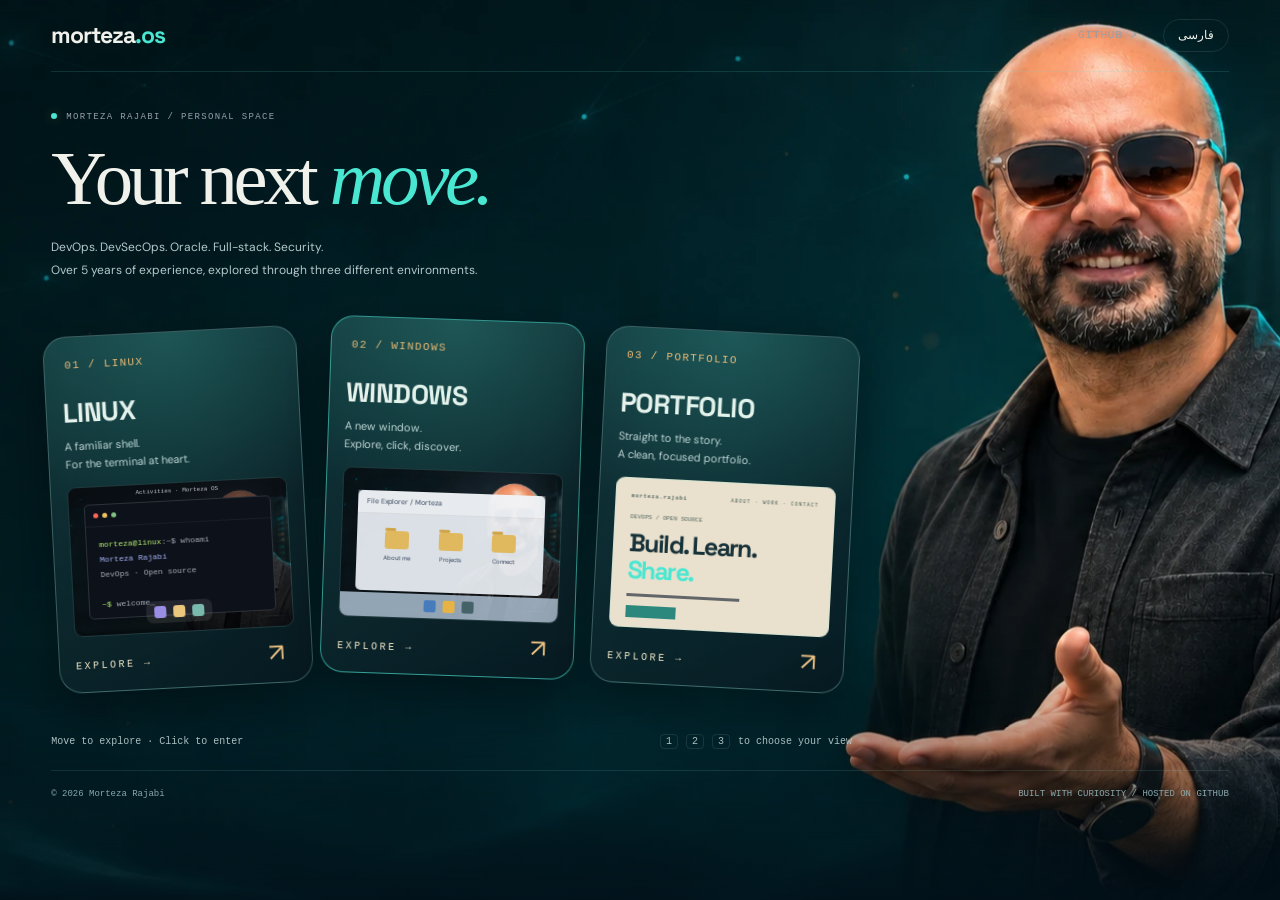
==== index.html @ 4cf2c629 "Launch floating-card entrance with interactive depth" ====
<!doctype html>
<html lang="en" dir="ltr">
<head>
<meta charset="utf-8"><meta name="viewport" content="width=device-width,initial-scale=1">
<title>Morteza Rajabi — DevOps, Oracle & Security</title>
<meta name="description" content="Morteza Rajabi's personal space. Explore DevOps, hands-on learning and open-source tools through Linux, Windows or a classic portfolio.">
<meta name="theme-color" content="#0b0e12"><meta property="og:title" content="Morteza Rajabi — Choose your environment"><meta property="og:description" content="Three ways to explore one developer's world. Linux. Windows. Classic.">
<link rel="icon" href="data:image/svg+xml,%3Csvg xmlns='http://www.w3.org/2000/svg' viewBox='0 0 64 64'%3E%3Crect width='64' height='64' rx='16' fill='%230b0e12'/%3E%3Ctext x='9' y='43' font-family='monospace' font-size='30' fill='%23b6ef73'%3Emr%3C/text%3E%3C/svg%3E">
<style>
@import url('https://fonts.googleapis.com/css2?family=DM+Sans:wght@400;500;600;700&family=Space+Grotesk:wght@400;500;600;700&family=Vazirmatn:wght@400;500;600;700&display=swap');
:root{color-scheme:dark;--bg:#0b0e12;--panel:#13171d;--ink:#f1f1ec;--muted:#979fa9;--line:#ffffff19;--accent:#b6ef73;--mono:Consolas,'Courier New',monospace;--sans:'DM Sans',Arial,sans-serif;--display:'Space Grotesk',Arial,sans-serif}
*{box-sizing:border-box}html{scroll-behavior:smooth}body{margin:0;background:var(--bg);color:var(--ink);font-family:var(--sans);font-size:15px;line-height:1.6}button,input{font:inherit}button,a{-webkit-tap-highlight-color:transparent}button{color:inherit;cursor:pointer}button:focus-visible,a:focus-visible,input:focus-visible{outline:2px solid var(--accent);outline-offset:5px}button{border:0}a{color:inherit;text-decoration:none}a:hover{text-decoration:underline}h1,h2,h3,p{margin:0}h1,h2,h3{font-family:var(--display);line-height:1.1}button svg, a svg{pointer-events:none}svg{display:block}button:disabled{opacity:.5}::selection{background:var(--accent);color:#111} [hidden]{display:none!important}.skip{position:fixed;top:-100px;left:20px;z-index:1000;background:var(--accent);color:#111;padding:10px}.skip:focus{top:10px}
.shell{max-width:1320px;margin:auto;padding:0 6%}.top{height:92px;display:flex;align-items:center;justify-content:space-between;border-bottom:1px solid var(--line)}.brand{font-family:var(--display);font-weight:700;font-size:23px;letter-spacing:-1px}.brand i{color:var(--accent);font-style:normal}.top-actions{display:flex;align-items:center;gap:25px}.small-link{font-family:var(--mono);font-size:11px;letter-spacing:.08em;color:var(--muted)}.lang{background:transparent;border:1px solid var(--line);border-radius:30px;padding:6px 14px;font-size:12px}.dot{display:inline-block;width:6px;height:6px;border-radius:50%;background:var(--accent);box-shadow:0 0 12px #b6ef7350;margin-inline-end:9px}.eyebrow{font:11px var(--mono);letter-spacing:.15em;text-transform:uppercase;color:var(--muted)}
.chooser{position:relative;overflow:hidden;min-height:100vh}.chooser:before{content:'';position:absolute;width:650px;height:500px;top:20px;right:-280px;background:radial-gradient(ellipse,#b6ef7309,transparent 65%);pointer-events:none}.intro{padding:70px 0 43px;display:grid;grid-template-columns:1fr 300px;gap:40px;align-items:end}.intro h1{font-size:clamp(42px,5.4vw,76px);letter-spacing:-.06em;font-weight:500;margin-top:22px;line-height:1.04}.intro h1 em{font-style:normal;color:var(--accent)}.intro p{font-size:14px;color:var(--muted);max-width:300px;line-height:1.9;padding-bottom:5px}.environments{display:grid;grid-template-columns:repeat(3,1fr);gap:20px}.env{background:transparent;border:1px solid var(--line);padding:0;text-align:start;border-radius:13px;overflow:hidden;transition:border-color .25s,transform .25s;position:relative}.env:hover{border-color:#b6ef7380;transform:translateY(-7px)}.env:hover .env-arrow{background:var(--accent);color:#111;transform:rotate(-40deg)}.preview{height:220px;margin:10px 10px 0;border-radius:7px;overflow:hidden;position:relative;isolation:isolate}.env-info{padding:22px 23px 24px}.env-label{display:flex;justify-content:space-between;align-items:center;margin-bottom:12px}.env-label h2{font-size:25px;letter-spacing:-.05em;font-weight:500}.env-info p{color:var(--muted);font-size:12px;max-width:225px}.env-arrow{width:32px;height:32px;border-radius:50%;border:1px solid var(--line);display:grid;place-items:center;transition:.25s;font-size:19px}.env-num{font:10px var(--mono);color:#858e98;position:absolute;top:17px;left:20px;z-index:4}.mini-linux{background:radial-gradient(ellipse at 75% 70%,#3d3159,transparent 65%),linear-gradient(140deg,#151c25,#24203e)}.mini-bar{position:absolute;top:0;width:100%;height:19px;background:#0a0c1299;text-align:center;font:6px var(--mono);padding-top:4px;color:#c2c5c9}.mini-terminal{position:absolute;left:14%;top:45px;width:74%;height:137px;background:#0d1119;border:1px solid #ffffff22;border-radius:5px;box-shadow:0 20px 35px #0005;text-align:left}.mini-dots{height:22px;border-bottom:1px solid #ffffff0d;display:flex;gap:4px;padding:8px}.mini-dots b{width:5px;height:5px;border-radius:50%;background:#ff665a}.mini-dots b:nth-child(2){background:#edc164}.mini-dots b:nth-child(3){background:#81c484}.mini-code{padding:10px 12px;font:8px/1.9 var(--mono);color:#a7adb8}.mini-code .green{color:#b6ef73}.mini-code .blue{color:#a8b6f9}.mini-dock{position:absolute;bottom:9px;left:33%;height:22px;border-radius:7px;background:#ffffff17;display:flex;gap:7px;padding:5px 8px}.mini-dock i{width:12px;height:12px;background:#9a8ee4;border-radius:3px}.mini-dock i:nth-child(2){background:#eac77d}.mini-dock i:nth-child(3){background:#7ab9ae}.mini-win{background:radial-gradient(ellipse at 70% 20%,#4f9ce855,transparent 60%),linear-gradient(140deg,#112949,#122c55)}.win-bloom{position:absolute;width:140px;height:140px;border:19px solid #4e9fce;border-radius:30% 65% 30% 65%;transform:rotate(-30deg);top:20px;left:35%;opacity:.4;box-shadow:inset 15px 12px 30px #071223}.mini-window{position:absolute;left:15%;top:48px;width:70%;height:124px;background:#e9eef4ee;border-radius:5px;box-shadow:0 20px 35px #0004;color:#31405a;text-align:left}.mini-window .window-title{font:7px var(--sans);height:23px;padding:6px 9px;background:#fff5;border-bottom:1px solid #0001}.mini-folders{display:grid;grid-template-columns:repeat(3,1fr);gap:8px;padding:17px}.mini-folders i{display:block;width:24px;height:18px;background:#e0b85e;border-radius:3px;margin:auto}.mini-folders i:before{content:'';display:block;width:11px;height:3px;position:relative;top:-3px;background:#d0a64d;border-radius:2px}.mini-folders span{font-size:6px;display:block;text-align:center;padding-top:5px}.mini-taskbar{position:absolute;bottom:0;background:#c5daefbb;height:24px;left:0;right:0;display:flex;gap:7px;align-items:center;justify-content:center}.mini-taskbar i{height:12px;width:12px;border-radius:2px;background:#467bbc}.mini-taskbar i:nth-child(2){background:#e6b344}.mini-taskbar i:nth-child(3){background:#466269}.mini-classic{background:#111315;padding:34px 22px;text-align:left;background-image:linear-gradient(#ffffff04 1px,transparent 1px),linear-gradient(90deg,#ffffff04 1px,transparent 1px);background-size:25px 25px}.mini-classic .tiny-nav{font:5px var(--mono);display:flex;justify-content:space-between;letter-spacing:1px;color:#999}.tiny-badge{font:6px var(--mono);color:#9ba49b;margin-top:28px}.mini-classic h3{font-size:30px;letter-spacing:-1.6px;line-height:1.1;margin-top:12px}.mini-classic h3 span{color:var(--accent)}.tiny-line{width:60%;height:3px;background:#626668;margin-top:15px}.tiny-btn{height:12px;width:50px;background:var(--accent);margin-top:15px}.chooser-foot{display:flex;justify-content:space-between;align-items:center;padding:32px 0 25px;font:10px var(--mono);color:#7e8791}.chooser-foot .hint{display:flex;align-items:center;gap:8px}kbd{font:10px var(--mono);border:1px solid var(--line);padding:1px 5px;border-radius:4px}.bottom-note{border-top:1px solid var(--line);padding:23px 0 30px;display:flex;justify-content:space-between;color:#626c77;font:10px var(--mono)}
/* Classic portfolio */
.classic-header{height:80px;display:flex;align-items:center;justify-content:space-between;border-bottom:1px solid var(--line);gap:20px}.nav{display:flex;align-items:center;gap:25px}.nav a,.back{font:11px var(--mono);color:var(--muted);letter-spacing:.05em}.back{background:transparent;display:flex;align-items:center;gap:6px}.classic-hero{padding:105px 0 85px;position:relative;background-image:linear-gradient(#ffffff03 1px,transparent 1px),linear-gradient(90deg,#ffffff03 1px,transparent 1px);background-size:64px 64px}.classic-hero h1{font-size:clamp(48px,7.4vw,105px);letter-spacing:-.065em;max-width:1000px;font-weight:500;line-height:1.03;margin:28px 0}.classic-hero h1 span{color:var(--accent)}.classic-hero p{max-width:540px;color:var(--muted);font-size:17px}.actions{display:flex;gap:15px;margin-top:32px;flex-wrap:wrap}.btn{display:inline-flex;padding:13px 23px;border:1px solid var(--line);border-radius:4px;font:11px var(--mono);letter-spacing:.05em;align-items:center;gap:15px;background:transparent}.btn.primary{background:var(--accent);color:#111;border-color:var(--accent)}.btn:hover{text-decoration:none;border-color:var(--accent)}.strip{display:flex;gap:28px;padding:22px 0;flex-wrap:wrap;border-block:1px solid var(--line);font:11px var(--mono);color:var(--muted)}.section{padding:85px 0;border-bottom:1px solid var(--line)}.section-heading{display:grid;grid-template-columns:200px 1fr;gap:30px;margin-bottom:40px}.section-heading h2{font-size:clamp(30px,4vw,52px);font-weight:500;letter-spacing:-.04em}.section-heading .eyebrow{padding-top:10px}.about-copy{font-size:21px;line-height:1.7;max-width:750px;color:#c4c9cf;margin-inline-start:230px}.project-row{display:grid;grid-template-columns:70px 1fr 230px 35px;gap:25px;padding:32px 0;border-top:1px solid var(--line);align-items:center}.project-row .num{font:12px var(--mono);color:var(--muted)}.project-row h3{font-size:25px;font-weight:500;letter-spacing:-.03em;margin-bottom:10px}.project-row p{font-size:13px;color:var(--muted);max-width:550px}.tags{display:flex;gap:7px;flex-wrap:wrap}.tag{font:10px var(--mono);padding:5px 9px;border:1px solid var(--line);border-radius:4px;color:#b7bec7}.project-row .arrow{font-size:26px;color:var(--accent)}.project-row:hover h3{color:var(--accent)}.project-row:hover{text-decoration:none}.focus-grid{display:grid;grid-template-columns:repeat(3,1fr);gap:40px}.focus-card{padding-top:25px;border-top:1px solid var(--line)}.focus-card h3{font-size:22px;font-weight:500;margin:18px 0 12px}.focus-card p{font-size:13px;color:var(--muted)}.contact-section{padding:90px 0}.contact-section h2{font-size:clamp(38px,6vw,75px);letter-spacing:-.055em;font-weight:500;margin:20px 0}.contact-section p{color:var(--muted);max-width:500px}.footer{display:flex;justify-content:space-between;padding:25px 0;border-top:1px solid var(--line);font:10px var(--mono);color:var(--muted)}
/* Desktop experiences */
.desktop{height:100dvh;min-height:580px;overflow:hidden;position:relative;background:#10151e}.desktop.linux{background:radial-gradient(ellipse at 70% 85%,#51396c77,transparent 55%),radial-gradient(ellipse at 20% 10%,#263c4e,transparent 60%),#131321}.desktop.windows{background:radial-gradient(ellipse at 80% 25%,#1d6c9c,transparent 60%),linear-gradient(130deg,#0b1c36,#163a62 70%,#172753)}.desktop.windows:before{content:'';position:absolute;width:46vw;height:46vw;min-width:300px;min-height:300px;right:9%;top:10%;border:50px solid #54a4df33;border-radius:30% 65% 35% 65%;transform:rotate(-25deg);box-shadow:inset 30px 10px 70px #0a275a,20px 30px 80px #050c2866;pointer-events:none}.desktop-top{height:36px;background:#080b13bb;backdrop-filter:blur(20px);display:flex;align-items:center;justify-content:space-between;padding:0 20px;font:11px var(--mono);position:relative;z-index:10;border-bottom:1px solid #ffffff10}.desktop-top .back{font-size:10px}.desktop-brand{font-weight:bold}.desktop-brand span{color:var(--accent)}.desktop-icons{display:grid;grid-template-columns:repeat(2,95px);gap:16px;position:absolute;top:66px;left:25px}.desktop-icon{background:transparent;padding:12px 3px;border-radius:8px;display:flex;flex-direction:column;align-items:center;gap:8px;font-size:11px;border:1px solid transparent;text-shadow:0 1px 8px #0008}.desktop-icon:hover{background:#ffffff12;border-color:#ffffff1a}.app-icon{width:43px;height:43px;display:grid;place-items:center;background:#1c2533;border:1px solid #ffffff2a;border-radius:12px;font:20px var(--mono);color:var(--accent);box-shadow:0 5px 15px #0002}.desktop-icon:nth-child(2) .app-icon{color:#e6bf74}.desktop-icon:nth-child(3) .app-icon{color:#a9b4f2}.desktop-icon:nth-child(4) .app-icon{color:#7ccbd0}.desktop-icon:nth-child(5) .app-icon{color:#c09cdf}.desktop-icon:nth-child(6) .app-icon{color:#fbaf96}.desktop-watermark{position:absolute;right:6%;bottom:105px;pointer-events:none;text-align:right}.desktop-watermark h2{font-size:clamp(38px,5vw,75px);font-weight:500;letter-spacing:-.055em;opacity:.22}.desktop-watermark p{font:11px var(--mono);color:#ffffff50;margin-top:15px}.taskbar{position:absolute;z-index:30;bottom:12px;left:50%;transform:translateX(-50%);background:#141c2bd9;backdrop-filter:blur(20px);border:1px solid #ffffff24;border-radius:17px;padding:8px;display:flex;gap:7px;box-shadow:0 12px 35px #0004}.taskbar button{background:transparent;border-radius:10px;padding:6px 12px;color:#bbc7d9;font:17px var(--mono);min-width:42px}.taskbar button:hover{background:#ffffff15;color:var(--accent)}.windows .taskbar{bottom:0;left:0;transform:none;width:100%;justify-content:center;border-radius:0;padding:11px;background:#dbe9f2dc}.windows .taskbar button{color:#1b3e67}.windows .desktop-top{background:#0d1c3066}.window{position:absolute;z-index:15;top:74px;left:25%;width:min(70%,860px);height:calc(100% - 165px);min-height:330px;border:1px solid #ffffff30;border-radius:12px;background:#111720f2;box-shadow:0 30px 100px #0008;display:flex;flex-direction:column;overflow:hidden;backdrop-filter:blur(35px)}.window-bar{height:45px;flex-shrink:0;background:#202632;display:flex;align-items:center;justify-content:space-between;padding:0 13px;border-bottom:1px solid #ffffff12;cursor:move;touch-action:none}.window-bar .title{font:11px var(--mono);color:#b6c0cd}.window-controls{display:flex;gap:8px}.window-controls button{width:23px;height:23px;border-radius:50%;display:grid;place-items:center;font:14px var(--mono);background:#ffffff12}.window-controls .close{background:#e8726740;color:#ffb5b0}.window-controls button:hover{background:#ffffff30}.window-content{overflow:auto;padding:30px;flex:1;min-height:0}.window.maximized{left:12px!important;top:48px!important;width:calc(100% - 24px);height:calc(100% - 125px)}.windows .window{background:#edf3f8f7;color:#203047;border-color:#ffffff70}.windows .window-bar{background:#e4ecf4;color:#203047;border-color:#0001}.windows .window-bar .title{color:#4b5c71}.windows .window-controls button{border-radius:3px;color:#24364d;background:#00000008}.windows .window-content{--ink:#203047;--muted:#596b7c;--line:#00000018;--accent:#275d93}.app-page h2{font-size:35px;letter-spacing:-.04em;margin:12px 0 20px;font-weight:500}.app-page p{color:var(--muted);margin-bottom:18px;line-height:1.8}.app-page .eyebrow{font-size:10px}.app-page .project-row{grid-template-columns:30px 1fr 20px;gap:16px}.app-page .project-row h3{font-size:20px}.app-page .project-row .tags{display:none}.app-page .focus-grid{grid-template-columns:1fr;gap:10px}.app-page .focus-card h3{font-size:20px}.app-page .focus-card{padding-top:15px}.app-page .btn{font-size:10px}.profile-line{display:flex;align-items:center;gap:16px;margin-bottom:20px}.avatar-monogram{height:60px;width:60px;border:1px solid var(--line);border-radius:16px;display:grid;place-items:center;color:var(--accent);font:24px var(--display)}.profile-line p{margin:0;font:11px var(--mono)}.terminal-output{font:12px/1.9 var(--mono);white-space:pre-wrap;direction:ltr;text-align:left;color:#b6c5d4}.terminal-line{display:flex;gap:8px;align-items:center;font:12px var(--mono);direction:ltr;margin-top:12px}.terminal-line label{color:#a4e47b;white-space:nowrap}.terminal-line input{background:transparent;color:inherit;border:0;outline:0;min-width:0;width:100%;font:12px var(--mono)}.terminal-line input:focus-visible{outline:1px solid var(--accent);outline-offset:5px}.terminal-help{color:var(--muted);font:10px var(--mono);border-top:1px solid var(--line);margin-top:20px;padding-top:15px}.windows .tag{color:#455b71}.windows .terminal-output{color:#344e68}.windows .terminal-line label{color:#346d2b}.empty-window{display:grid;place-items:center;text-align:center;height:100%;min-height:250px;color:var(--muted)}.desktop-notice{position:absolute;left:25px;bottom:90px;font:10px var(--mono);color:#abb5c8;max-width:180px}.status-line{display:flex;gap:6px;align-items:center}.lang-rtl{font-family:'Vazirmatn',Tahoma,sans-serif}.lang-rtl h1,.lang-rtl h2,.lang-rtl h3{font-family:'Vazirmatn',Tahoma,sans-serif;letter-spacing:-.035em;line-height:1.5}.lang-rtl .intro h1{font-size:clamp(37px,4.3vw,60px)}.lang-rtl .classic-hero h1{font-size:clamp(40px,6vw,78px)}.lang-rtl .project-row{direction:rtl}.lang-rtl .mini-classic,.lang-rtl .mini-terminal{direction:ltr}.lang-rtl .desktop-icons,.lang-rtl .desktop-top,.lang-rtl .taskbar,.lang-rtl .window-bar{direction:ltr}.lang-rtl .desktop .window-content{direction:rtl}.lang-rtl .desktop-watermark{text-align:right}.lang-rtl .mini-classic h3{font-family:var(--display);line-height:1.1}
@media(min-width:1500px){.preview{height:255px}.intro{padding-top:100px}.env-info{padding-bottom:28px}}
@media(max-width:900px){.shell{padding:0 5%}.intro{grid-template-columns:1fr;gap:25px;padding:45px 0 35px}.intro p{max-width:520px}.preview{height:175px}.mini-terminal{top:32px;height:120px}.mini-classic{padding:27px 14px}.mini-classic h3{font-size:24px}.tiny-badge{margin-top:20px}.env-info{padding:20px 15px}.env-label h2{font-size:22px}.mini-window{top:30px;height:115px}.desktop-icons{grid-template-columns:80px;left:10px;gap:2px;top:52px}.desktop-icon{padding:7px 0}.app-icon{width:34px;height:34px;font-size:17px}.window{left:110px;width:calc(100% - 125px);top:64px}.desktop-notice{display:none}.nav{gap:13px}.section-heading{grid-template-columns:130px 1fr}.about-copy{margin-inline-start:160px}.project-row{grid-template-columns:30px 1fr 130px 25px;gap:15px}.focus-grid{gap:20px}}
@media(max-width:620px){.top{height:73px}.top-actions{gap:13px}.top-actions .small-link{display:none}.intro h1{font-size:45px}.intro{padding:38px 0 28px}.environments{grid-template-columns:1fr;gap:15px}.env{display:grid;grid-template-columns:43% 57%;align-items:center}.preview{height:166px;margin:8px 0 8px 8px}.env-info{padding:20px 18px}.env-info p{font-size:11px}.env-label h2{font-size:24px}.env-num{font-size:8px;left:15px;top:12px}.mini-terminal{left:8%;width:84%;top:33px;height:110px}.mini-code{font-size:6px;padding:6px}.mini-dock{left:25%;bottom:8px;transform:scale(.8)}.mini-window{left:8%;width:84%;top:32px;height:100px}.mini-folders{padding:17px 6px;gap:2px}.mini-classic{padding:23px 11px}.mini-classic h3{font-size:22px}.tiny-nav{font-size:4px!important}.tiny-badge{margin-top:20px}.chooser-foot{padding:24px 0;gap:15px;align-items:start}.chooser-foot .hint{display:none}.bottom-note{font-size:9px;gap:15px}.classic-header{height:70px}.classic-header .nav a{display:none}.classic-header .nav{gap:12px}.classic-hero{padding:65px 0}.classic-hero h1{font-size:53px}.classic-hero p{font-size:15px}.section{padding:55px 0}.section-heading{display:block;margin-bottom:25px}.section-heading h2{margin-top:15px}.about-copy{margin:0;font-size:18px}.project-row{grid-template-columns:24px 1fr 24px;gap:12px;padding:25px 0}.project-row .tags{display:none}.project-row h3{font-size:22px}.focus-grid{grid-template-columns:1fr;gap:25px}.contact-section{padding:60px 0}.desktop{min-height:500px}.desktop-top{padding:0 12px;font-size:9px}.desktop-brand{display:none}.desktop-top .back{font-size:9px}.desktop-icons{grid-template-columns:repeat(3,80px);gap:8px;left:12px;top:62px}.desktop-icon{font-size:10px;padding:10px 2px}.window{left:8px!important;top:55px!important;width:calc(100% - 16px);height:calc(100% - 135px);min-height:300px}.window-content{padding:22px 18px}.window-bar{cursor:default}.window.maximized{top:44px!important;height:calc(100% - 114px)}.desktop-watermark{right:20px;bottom:110px}.desktop-watermark h2{font-size:44px}.taskbar{gap:3px;bottom:13px;padding:6px}.taskbar button{padding:7px;min-width:36px}.app-page h2{font-size:29px}.terminal-line label{font-size:10px}.terminal-line input{font-size:11px}.classic-header .brand{font-size:20px}.lang-rtl .intro h1{font-size:35px}.lang-rtl .env{direction:ltr}.lang-rtl .env-info{direction:rtl}.lang-rtl .classic-hero h1{font-size:43px}}
@media(prefers-reduced-motion:reduce){html{scroll-behavior:auto}*,*:before,*:after{animation:none!important;transition:none!important}}
/* Approved personal wallpaper: shared by both desktop experiences. */
.desktop.linux,.desktop.windows{background:#0b1419 url('morteza-wallpaper.webp') center center/cover no-repeat}
.desktop.windows:before{display:none}
.desktop-watermark{left:32px;right:auto;text-align:left;bottom:105px}
.desktop-watermark h2{font-size:clamp(28px,3vw,46px);opacity:.6;text-shadow:0 2px 16px #000}
.desktop-watermark p{color:#ffffff99;text-shadow:0 2px 10px #000}
.desktop-notice{display:none}
.mini-linux,.mini-win{background:#0b1419 url('morteza-wallpaper.webp') center/cover no-repeat}
.win-bloom{display:none}
@media(max-width:620px){.desktop.linux,.desktop.windows{background-position:64% center}.desktop-watermark{left:20px;right:20px;bottom:110px}.desktop-watermark h2{font-size:32px}.desktop-watermark p{font-size:8px}.desktop-icon{text-shadow:0 1px 5px #000,0 0 12px #000}.desktop-icon>span:last-child{background:#080d14b3;border-radius:4px;padding:1px 4px}}

/* Approved floating-card entrance */
.chooser{isolation:isolate;background:#031318;--accent:#49e7d2;min-height:100dvh}
.chooser:before{inset:-20px;width:auto;height:auto;background:linear-gradient(90deg,#00101535,transparent 80%),url('morteza-guide.webp') center/cover no-repeat;z-index:-2;transform:translate3d(var(--scene-x,0px),var(--scene-y,0px),0) scale(1.035);transition:transform .35s ease-out}
.chooser:after{content:'';position:absolute;inset:0;z-index:-1;pointer-events:none;background:linear-gradient(0deg,#020e17bb,transparent 28%)}
.chooser>.shell{max-width:1800px;padding:0 4%;position:relative}
.chooser .top{height:72px;border-color:#68d9d526}
.chooser .intro{display:block;padding:40px 0 30px;width:65%}
.chooser .intro .eyebrow{font-size:9px;letter-spacing:.15em}
.chooser .intro h1{font-family:Georgia,serif;font-size:clamp(55px,6vw,94px);font-weight:400;letter-spacing:-.055em;margin-top:17px}
.chooser .intro h1 em{font-style:italic}
.chooser .intro p{max-width:550px;font-size:12px;margin-top:17px;line-height:1.9;color:#b5c8cb}
.chooser .environments{width:68%;gap:20px;perspective:1000px;padding:15px 0 20px;direction:ltr}
.chooser .env{display:flex;flex-direction:column;min-width:0;padding:62px 16px 20px;background:linear-gradient(145deg,#184347aa,#07171ed9);border:1px solid #8fc8c75e;border-radius:23px;backdrop-filter:blur(14px);box-shadow:0 20px 50px #0006;transform:perspective(900px) rotateX(var(--rx,0deg)) rotateY(var(--ry,0deg)) rotateZ(var(--rest,-3deg)) translateY(var(--lift,0px));transition:transform .25s,border-color .25s,box-shadow .25s;overflow:hidden}
.chooser .env:nth-child(2){--rest:2deg;--lift:-12px;border-color:#4de3d29c}
.chooser .env:nth-child(3){--rest:3deg}
.chooser .env:hover,.chooser .env:focus-visible{--lift:-20px;border-color:#63ffec;box-shadow:0 0 25px #45e6d535,0 28px 70px #0008}
.chooser .env:before{content:'';position:absolute;inset:0;pointer-events:none;background:radial-gradient(circle at var(--glow-x,50%) var(--glow-y,0%),#64ffe62e,transparent 55%)}
.chooser .env-num{top:22px;left:20px;color:#e7b974;font-size:11px;letter-spacing:.12em}
.chooser .env-info{display:contents}
.chooser .env-label{order:-1;display:block;margin-bottom:8px}
.chooser .env-label h2{font-size:clamp(22px,2.1vw,34px);font-weight:700;letter-spacing:-.02em;text-transform:uppercase}
.chooser .env-arrow{position:absolute;bottom:17px;right:19px;border:0;color:#ecc283;font-size:25px}
.chooser .env-info p{order:0;font-size:11px;line-height:1.7;min-height:38px;color:#c5d4d5;margin-bottom:12px}
.chooser .preview{order:1;width:100%;height:150px;margin:0 0 24px;border-radius:9px;border:1px solid #77d9d530;flex-shrink:0}
.chooser .env:after{content:'EXPLORE →';order:2;color:#f4e9ca;font:10px var(--mono);letter-spacing:.25em;align-self:flex-start}
.chooser .mini-terminal{top:17px;left:7%;width:86%;height:115px}
.chooser .mini-window{top:22px;left:7%;width:86%;height:100px}
.chooser .mini-classic{padding:15px;background:#e9e1cd;color:#18323a}
.chooser .mini-classic h3{font-size:25px;margin-top:9px}.chooser .tiny-badge{margin-top:14px;color:#526561}.chooser .tiny-nav{color:#465c58}.chooser .tiny-line{margin-top:9px}.chooser .tiny-btn{margin-top:9px;background:#2c877c}
.chooser .chooser-foot{width:68%;color:#b2c6c8;padding:26px 0 21px;font-size:10px}.chooser .bottom-note{color:#89a8ac;border-color:#84d8d822;padding:18px 0;font-size:9px}
.lang-rtl .chooser .intro h1{font-family:'Vazirmatn',Tahoma,sans-serif;font-size:clamp(40px,4.5vw,64px)}
.lang-rtl .chooser .intro{margin-left:0;margin-right:auto;text-align:left;direction:rtl}.lang-rtl .chooser .env-info p{direction:rtl;text-align:right}.lang-rtl .chooser .chooser-foot{direction:rtl}
@media(min-width:1600px){.chooser .intro{padding-top:65px}.chooser .preview{height:190px}.chooser .env{padding-top:70px}.chooser .environments{padding-top:30px}}
@media(max-width:900px){.chooser .intro{width:70%;padding-top:35px}.chooser .intro h1{font-size:58px}.chooser .environments{width:76%;gap:13px}.chooser .env{padding:55px 12px 18px}.chooser .preview{height:125px}.chooser .env-label h2{font-size:22px}.chooser .env-info p{font-size:10px}.chooser .chooser-foot{width:76%}.chooser .mini-code{font-size:6px}.chooser .mini-terminal{height:95px}.chooser .mini-window{height:85px}.chooser .mini-folders{padding:12px 5px}.chooser .mini-classic h3{font-size:22px}}
@media(max-width:620px){.chooser:before{background-position:72% top;background-size:auto 540px;background-repeat:no-repeat;inset:0;transform:none}.chooser:after{background:linear-gradient(0deg,#031318 40%,#031318a6 70%,#03131830)}.chooser .top{height:66px}.chooser .intro{padding:150px 0 25px;width:100%}.chooser .intro h1{font-size:52px;max-width:300px;text-shadow:0 2px 24px #000}.chooser .intro .eyebrow{max-width:160px;font-size:8px}.chooser .intro p{max-width:330px;font-size:12px}.chooser .environments{width:100%;grid-template-columns:1fr;gap:18px;padding:10px 0;perspective:none}.chooser .env,.chooser .env:nth-child(2),.chooser .env:nth-child(3){--rest:0deg;--lift:0px;display:grid;grid-template-columns:42% 1fr;gap:5px 16px;padding:43px 16px 17px;border-radius:17px;min-height:175px;transform:none}.chooser .preview{grid-column:1;grid-row:1/4;height:110px;margin:0}.chooser .env-label{grid-column:2;grid-row:1;margin:0;align-self:end}.chooser .env-info p{grid-column:2;grid-row:2;margin:0;font-size:10px;min-height:0}.chooser .env:after{grid-column:2;grid-row:3;font-size:9px;letter-spacing:.12em}.chooser .env-num{top:14px;left:17px;font-size:9px}.chooser .env-arrow{display:none}.chooser .chooser-foot{width:100%;padding-top:22px;font-size:9px}.chooser .bottom-note span:last-child{display:none}.lang-rtl .chooser .intro h1{font-size:40px}.chooser .mini-terminal{top:10px;height:90px}.chooser .mini-classic{padding:10px}.chooser .tiny-badge{margin-top:10px}.chooser .mini-classic h3{font-size:20px}.chooser .mini-window{top:15px;height:80px}}
@media(prefers-reduced-motion:reduce){.chooser:before,.chooser .env{transform:none!important}}

</style>
</head>
<body><a href="#main" class="skip">Skip to content</a>
<div id="chooser" class="chooser"><div class="shell"><header class="top"><a href="#" class="brand" aria-label="Morteza Rajabi home">morteza<i>.os</i></a><div class="top-actions"><a class="small-link" href="https://github.com/opswithmorteza" target="_blank" rel="noopener">GITHUB ↗</a><button class="lang" aria-label="Switch language">فارسی</button></div></header>
<main id="main"><section class="intro"><div><div class="eyebrow"><span class="dot"></span><span data-en="MORTEZA RAJABI / PERSONAL SPACE" data-fa="مرتضی رجبی / فضای شخصی">MORTEZA RAJABI / PERSONAL SPACE</span></div><h1 data-en="Your next <em>move.</em>" data-fa="مسیر بعدی،<br><em>انتخاب تو.</em>">Your next <em>move.</em></h1></div><p data-en="DevOps. DevSecOps. Oracle. Full-stack. Security.<br>Over 5 years of experience, explored through three different environments." data-fa="DevOps، DevSecOps، اوراکل، فول‌استک و امنیت.<br>بیش از ۵ سال تجربه، با سه محیط متفاوت برای آشنایی.">DevOps. DevSecOps. Oracle. Full-stack. Security.<br>Over 5 years of experience, explored through three different environments.</p></section>
<section class="environments" aria-label="Choose portfolio experience">
<button class="env" data-mode="linux" aria-label="Explore Linux desktop"><span class="env-num">01 / LINUX</span><div class="preview mini-linux" aria-hidden="true"><div class="mini-bar">Activities · Morteza OS</div><div class="mini-terminal"><div class="mini-dots"><b></b><b></b><b></b></div><div class="mini-code"><span class="green">morteza@linux</span>:~$ whoami<br><span class="blue">Morteza Rajabi</span><br>DevOps · Open source<br><br><span class="green">~$</span> welcome_</div></div><div class="mini-dock"><i></i><i></i><i></i></div></div><div class="env-info"><div class="env-label"><h2>Linux</h2><span class="env-arrow">↗</span></div><p data-en="A familiar shell.<br>For the terminal at heart." data-fa="محیطی آشنا و یک ترمینال.<br>برای دوست‌داران خط فرمان.">A familiar shell.<br>For the terminal at heart.</p></div></button>
<button class="env" data-mode="windows" aria-label="Explore Windows desktop"><span class="env-num">02 / WINDOWS</span><div class="preview mini-win" aria-hidden="true"><div class="win-bloom"></div><div class="mini-window"><div class="window-title">File Explorer / Morteza</div><div class="mini-folders"><div><i></i><span>About me</span></div><div><i></i><span>Projects</span></div><div><i></i><span>Connect</span></div></div></div><div class="mini-taskbar"><i></i><i></i><i></i></div></div><div class="env-info"><div class="env-label"><h2>Windows</h2><span class="env-arrow">↗</span></div><p data-en="A new window.<br>Explore, click, discover." data-fa="پنجره‌ای برای آشنایی.<br>کلیک کن و کشف کن.">A new window.<br>Explore, click, discover.</p></div></button>
<button class="env" data-mode="classic" aria-label="Explore classic portfolio"><span class="env-num">03 / PORTFOLIO</span><div class="preview mini-classic" aria-hidden="true"><div class="tiny-nav"><b>morteza.rajabi</b><span>ABOUT · WORK · CONTACT</span></div><div class="tiny-badge">DEVOPS / OPEN SOURCE</div><h3>Build. Learn.<br><span>Share.</span></h3><div class="tiny-line"></div><div class="tiny-btn"></div></div><div class="env-info"><div class="env-label"><h2 data-en="Portfolio" data-fa="پورتفولیو">Portfolio</h2><span class="env-arrow">↗</span></div><p data-en="Straight to the story.<br>A clean, focused portfolio." data-fa="مستقیم سراغ داستان.<br>پورتفولیویی ساده و متمرکز.">Straight to the story.<br>A clean, focused portfolio.</p></div></button>
</section><div class="chooser-foot"><span data-en="Move to explore · Click to enter" data-fa="با موس کشف کن · برای ورود کلیک کن">Move to explore · Click to enter</span><span class="hint"><kbd>1</kbd><kbd>2</kbd><kbd>3</kbd> <span data-en="to choose your view" data-fa="برای انتخاب محیط">to choose your view</span></span></div></main><footer class="bottom-note"><span>© <span class="year"></span> Morteza Rajabi</span><span>BUILT WITH CURIOSITY / HOSTED ON GITHUB</span></footer></div></div>
<div id="classic" hidden><div class="shell"><header class="classic-header"><a href="#" class="brand">morteza<i>.rajabi</i></a><nav class="nav"><a href="#about" data-en="ABOUT" data-fa="دربارهٔ من">ABOUT</a><a href="#work" data-en="WORK" data-fa="پروژه‌ها">WORK</a><a href="#contact" data-en="CONTACT" data-fa="ارتباط">CONTACT</a><button class="lang" aria-label="Switch language">فارسی</button><button class="back" data-home data-en="↖ SWITCH VIEW" data-fa="↖ تغییر محیط">↖ SWITCH VIEW</button></nav></header><main><section class="classic-hero"><div class="eyebrow"><span class="dot"></span>MORTEZA RAJABI · DEVOPS / DEVSECOPS · ORACLE · FULL-STACK · SECURITY</div><h1 data-en="Reliable systems.<br>From code <span>to cloud.</span>" data-fa="سیستم‌های قابل‌اتکا.<br>از کد <span>تا زیرساخت.</span>">Reliable systems.<br>From code <span>to cloud.</span></h1><p data-en="DevOps Engineer with 5+ years of experience across infrastructure, Oracle databases and enterprise systems. Connecting full-stack development with automation, security and dependable delivery." data-fa="مهندس DevOps با بیش از ۵ سال تجربه در زیرساخت، دیتابیس اوراکل و سامانه‌های سازمانی؛ پیوند توسعهٔ فول‌استک با اتوماسیون، امنیت و تحویل قابل‌اتکا.">DevOps Engineer with 5+ years of experience across infrastructure, Oracle databases and enterprise systems. Connecting full-stack development with automation, security and dependable delivery.</p><div class="actions"><a class="btn primary" href="#work" data-en="EXPLORE MY WORK ↘" data-fa="دیدن پروژه‌ها ↘">EXPLORE MY WORK ↘</a><button class="btn" data-mode="linux" data-en="OPEN THE TERMINAL >_" data-fa="بازکردن ترمینال >_">OPEN THE TERMINAL &gt;_</button></div></section><div class="strip"><span>LINUX</span><span>GIT</span><span>AUTOMATION</span><span>CONTAINERS</span><span>CI/CD</span><span>DEVSECOPS</span><span>ORACLE</span><span>FULL-STACK</span><span>SECURITY</span><span>ISMS</span></div><section id="about" class="section"><div class="section-heading"><span class="eyebrow">01 / ABOUT</span><h2 data-en="Engineering across the stack." data-fa="مهندسی در تمام لایه‌ها.">Engineering across the stack.</h2></div><div id="classic-about"></div></section><section id="work" class="section"><div class="section-heading"><span class="eyebrow">02 / SELECTED WORK</span><h2 data-en="Build. Document. Share." data-fa="بساز. مستند کن. به اشتراک بگذار.">Build. Document. Share.</h2></div><div id="classic-projects"></div></section><section class="section"><div class="section-heading"><span class="eyebrow">03 / EXPERTISE</span><h2 data-en="Areas of practice." data-fa="حوزه‌های تخصصی من.">Areas of practice.</h2></div><div id="classic-focus"></div></section><section id="contact" class="contact-section"><span class="eyebrow">04 / CONNECT</span><h2 data-en="Good things start<br>with a conversation." data-fa="اتفاق‌های خوب،<br>با یک گفت‌وگو شروع می‌شوند.">Good things start<br>with a conversation.</h2><p data-en="Find my projects on GitHub, or connect with me on LinkedIn." data-fa="پروژه‌هایم را در گیت‌هاب ببین یا در لینکدین با من در ارتباط باش.">Find my projects on GitHub, or connect with me on LinkedIn.</p><div class="actions"><a class="btn primary" href="https://www.linkedin.com/in/morteza-rajabi-devops/" target="_blank" rel="noopener">LINKEDIN ↗</a><a class="btn" href="https://github.com/opswithmorteza" target="_blank" rel="noopener">GITHUB ↗</a></div></section></main><footer class="footer"><span>© <span class="year"></span> Morteza Rajabi</span><button class="back" data-home data-en="CHOOSE ANOTHER VIEW ↗" data-fa="انتخاب محیط دیگر ↗">CHOOSE ANOTHER VIEW ↗</button></footer></div></div>
<main id="desktop" class="desktop" hidden aria-label="Interactive portfolio desktop"><header class="desktop-top"><button class="back" data-home data-en="↖ Change environment" data-fa="↖ تغییر محیط">↖ Change environment</button><span class="desktop-brand">morteza<span>.os</span></span><div class="status-line"><button class="lang" aria-label="Switch language">فارسی</button><time id="clock"></time></div></header><div class="desktop-icons" id="desktop-icons"></div><div class="desktop-watermark"><h2>Morteza Rajabi</h2><p>DEVOPS / DEVSECOPS / ORACLE / SECURITY</p></div><div class="desktop-notice" data-en="Your browser. My workspace.<br>Pick an app to explore." data-fa="مرورگر تو، فضای کار من.<br>یک برنامه را باز کن.">Your browser. My workspace.<br>Pick an app to explore.</div><section id="app-window" class="window" hidden aria-label="Portfolio app"><header class="window-bar" id="drag-handle"><span class="title" id="window-title"></span><div class="window-controls"><button id="maximize" aria-label="Maximize or restore window">□</button><button class="close" id="close-window" aria-label="Close window">×</button></div></header><div class="window-content" id="window-content"></div></section><nav class="taskbar" id="taskbar" aria-label="Desktop applications"></nav></main>
<script>
const $=s=>document.querySelector(s);let language='en',mode='home',currentApp='';try{language=localStorage.getItem('mr-language')||'en'}catch{}const t=(en,fa)=>language==='fa'?fa:en;
const links={github:'https://github.com/opswithmorteza',linkedin:'https://www.linkedin.com/in/morteza-rajabi-devops/',roadmap:'https://github.com/opswithmorteza/114-days-devops-roadmap-with-morteza',toolkit:'https://github.com/opswithmorteza/awesome-ai-dev-toolkit',site:'https://github.com/opswithmorteza/opswithmorteza.github.io'};
let projects=[{name:'114-Day DevOps Roadmap',fa:'نقشهٔ راه ۱۱۴ روزهٔ DevOps',desc:'A public, project-based learning path from Linux foundations to DevOps and SRE concepts. Notes, labs and practical references.',descFa:'مسیر یادگیری عمومی و پروژه‌محور؛ از پایه‌های لینوکس تا مفاهیم DevOps و SRE، همراه با یادداشت‌ها، تمرین‌ها و منابع.',tags:['Linux','DevOps','Learning'],url:links.roadmap},{name:'AI Development Toolkit',fa:'راهنمای ابزارهای توسعه با هوش مصنوعی',desc:'A categorized guide to coding assistants, UI tools, MCP integrations and context management. Links to original projects and public forks.',descFa:'راهنمای دسته‌بندی‌شدهٔ دستیارهای کدنویسی، طراحی رابط، اتصال‌های MCP و مدیریت زمینه، با لینک پروژه‌های اصلی و فورک‌های عمومی.',tags:['AI tooling','MCP','Curation'],url:links.toolkit},{name:'This Personal Space',fa:'همین فضای شخصی',desc:'One portfolio, three environments. A bilingual, responsive website built with HTML, CSS and JavaScript on GitHub Pages.',descFa:'یک پورتفولیو با سه محیط؛ وب‌سایتی دوزبانه و واکنش‌گرا با HTML، CSS و JavaScript روی GitHub Pages.',tags:['Web','GitHub Pages'],url:links.site}];
const apps=[{id:'about',icon:'mr',en:'About me',fa:'دربارهٔ من'},{id:'projects',icon:'▰',en:'Projects',fa:'پروژه‌ها'},{id:'focus',icon:'⌘',en:'Expertise',fa:'تخصص‌ها'},{id:'terminal',icon:'>_',en:'Terminal',fa:'ترمینال'},{id:'toolkit',icon:'◇',en:'AI Toolkit',fa:'ابزارهای AI'},{id:'contact',icon:'↗',en:'Connect',fa:'ارتباط'}];
function projectHTML(){return projects.map((p,i)=>`<a class="project-row" href="${p.url}" target="_blank" rel="noopener"><span class="num">0${i+1}</span><div><h3>${t(p.name,p.fa)}</h3><p>${t(p.desc,p.descFa)}</p></div><div class="tags">${p.tags.map(x=>`<span class="tag">${x}</span>`).join('')}</div><span class="arrow">↗</span></a>`).join('')}
function aboutHTML(cls=''){return `<div class="${cls}"><p>${t('I’m Morteza Rajabi, a DevOps Engineer with over 5 years of experience. My work spans DevSecOps, infrastructure automation, CI/CD, Linux, container platforms and Oracle database operations for enterprise and ERP systems.','من مرتضی رجبی، مهندس DevOps با بیش از ۵ سال تجربه هستم. حوزهٔ کاری من DevSecOps، اتوماسیون زیرساخت، CI/CD، لینوکس، پلتفرم‌های کانتینری و راه‌اندازی و پشتیبانی دیتابیس اوراکل در سامانه‌های سازمانی و ERP است.')}</p><p style="margin-top:18px">${t('I also work across full-stack web development, security assessment, authorized penetration testing and ISMS. I connect application delivery with operational reliability and information security.','در توسعهٔ فول‌استک وب، ارزیابی امنیت، تست نفوذ مجاز و ISMS نیز فعالیت می‌کنم؛ با تمرکز بر پیوند تحویل نرم‌افزار، پایداری عملیاتی و امنیت اطلاعات.')}</p><div class="tags" style="margin-top:24px"><span class="tag">5+ years</span><span class="tag">Tehran, Iran</span><span class="tag">DevOps Engineer</span></div><h3 style="font-size:23px;margin-top:35px">${t('Experience','سوابق حرفه‌ای')}</h3><p style="font-size:15px;margin-top:16px"><strong>${t('Gostaresh Fanavari Pars Amin Ray','گسترش فناوری پارس امین رای')}</strong><br>${t('DevOps · Oracle operations · Tomcat / ERP · OAS','DevOps · راه‌اندازی و پشتیبانی اوراکل · Tomcat / ERP · OAS')}</p><p style="font-size:15px;margin-top:18px"><strong>${t('IsIran Institute','انستیتو ایزایران')}</strong><br>${t('Infrastructure automation · Atlassian CI/CD · Docker / Kubernetes · Monitoring · Oracle','اتوماسیون زیرساخت · CI/CD با Atlassian · داکر و کوبرنتیز · مانیتورینگ · اوراکل')}</p><p style="font-size:13px;margin-top:25px;color:var(--muted)">${t('Education: M.Sc. Electrical Engineering — Mechatronics, Malek Ashtar University of Technology.','تحصیلات: کارشناسی ارشد مهندسی برق، گرایش مکاترونیک، دانشگاه صنعتی مالک اشتر.')}</p></div>`}
function focusHTML(){return `<div class="focus-grid">${[
{n:'01',en:'DevOps & DevSecOps',fa:'DevOps و DevSecOps',d:'Linux, Docker, Kubernetes and Helm. Terraform and Ansible automation; CI/CD, least privilege and security checks across the delivery lifecycle.',f:'لینوکس، Docker، Kubernetes و Helm؛ اتوماسیون با Terraform و Ansible، CI/CD، حداقل دسترسی و کنترل‌های امنیتی در چرخهٔ تحویل.'},
{n:'02',en:'Oracle & enterprise systems',fa:'اوراکل و سامانه‌های سازمانی',d:'Oracle database deployment, maintenance and monitoring. ERP application operations, Tomcat, OAS and management dashboards.',f:'راه‌اندازی، نگهداری و مانیتورینگ دیتابیس اوراکل؛ عملیات سامانه‌های ERP، Tomcat، OAS و داشبوردهای مدیریتی.'},
{n:'03',en:'Full-stack web development',fa:'طراحی وب و توسعهٔ فول‌استک',d:'Frontend interfaces, backend services, APIs and database integration. Choosing languages and frameworks around each project’s requirements.',f:'طراحی رابط، سرویس‌های بک‌اند، API و یکپارچه‌سازی دیتابیس؛ انتخاب زبان و چارچوب متناسب با نیاز هر پروژه.'},
{n:'04',en:'Security & penetration testing',fa:'امنیت و تست نفوذ',d:'Authorized security assessment, web application review, secure configuration and remediation-focused reporting.',f:'ارزیابی امنیت با مجوز، بررسی امنیت برنامه‌های وب، پیکربندی امن و گزارش‌دهی با تمرکز بر رفع آسیب‌پذیری.'},
{n:'05',en:'ISMS & risk management',fa:'ISMS و مدیریت ریسک',d:'Information security management, asset and risk registers, control planning and evidence-oriented security documentation.',f:'مدیریت امنیت اطلاعات، ثبت دارایی و ریسک، برنامه‌ریزی کنترل‌ها و مستندسازی امنیت بر پایهٔ شواهد.'},
{n:'06',en:'Observability & reliability',fa:'مشاهده‌پذیری و پایداری',d:'Prometheus, Grafana, Zabbix and the ELK stack. SSL/TLS, Nginx, Apache and performance testing with JMeter.',f:'Prometheus، Grafana، Zabbix و ELK؛ پیاده‌سازی SSL/TLS، کار با Nginx و Apache و تست عملکرد با JMeter.'}
].map(x=>`<div class="focus-card"><span class="eyebrow">${x.n} / PRACTICE</span><h3>${t(x.en,x.fa)}</h3><p>${t(x.d,x.f)}</p></div>`).join('')}</div>`}
function renderContent(){$('#classic-about').innerHTML=aboutHTML('about-copy');$('#classic-projects').innerHTML=projectHTML();$('#classic-focus').innerHTML=focusHTML();$('#desktop-icons').innerHTML=apps.map(a=>`<button class="desktop-icon" data-app="${a.id}"><span class="app-icon" aria-hidden="true">${a.icon}</span><span>${t(a.en,a.fa)}</span></button>`).join('');$('#taskbar').innerHTML=apps.map(a=>`<button data-app="${a.id}" title="${t(a.en,a.fa)}" aria-label="${t(a.en,a.fa)}">${a.icon}</button>`).join('');}
function applyLanguage(){document.documentElement.lang=language;document.documentElement.dir=language==='fa'?'rtl':'ltr';document.body.classList.toggle('lang-rtl',language==='fa');document.querySelectorAll('[data-en]').forEach(e=>e.innerHTML=e.dataset[language]);document.querySelectorAll('.lang').forEach(b=>b.textContent=language==='fa'?'English':'فارسی');renderContent();if(currentApp)openApp(currentApp);}
function setMode(next,push=true){if(!['home','classic','linux','windows'].includes(next))next='home';mode=next;currentApp='';$('#chooser').hidden=next!=='home';$('#classic').hidden=next!=='classic';$('#desktop').hidden=!['linux','windows'].includes(next);$('#desktop').className='desktop '+next;$('#app-window').hidden=true;$('#app-window').classList.remove('maximized');$('#app-window').style.left='';$('#app-window').style.top='';if(push)history.pushState({},'',next==='home'?location.pathname:'#'+next);window.scrollTo(0,0);$('.skip').href=next==='home'?'#main':next==='classic'?'#classic':'#desktop';document.title=next==='home'?'Morteza Rajabi — Choose your environment':`Morteza Rajabi — ${next[0].toUpperCase()+next.slice(1)}`;if(next==='linux')openApp('terminal');if(next==='windows')openApp('about');}
function openApp(id){const a=apps.find(a=>a.id===id);if(!a)return;currentApp=id;$('#app-window').hidden=false;$('#window-title').textContent=(mode==='linux'?'morteza@linux: ~/':'Morteza / ')+t(a.en,a.fa);let content='';if(id==='about')content=`<div class="profile-line"><span class="avatar-monogram">mr</span><div><p>MORTEZA RAJABI</p><p>@opswithmorteza</p></div></div><h2>${t('Hello, I’m Morteza.','سلام، من مرتضی هستم.')}</h2>${aboutHTML()}<div class="actions"><button class="btn primary" data-app="projects">${t('Explore projects ↗','دیدن پروژه‌ها ↗')}</button><a class="btn" href="${links.linkedin}" target="_blank" rel="noopener">LinkedIn ↗</a></div>`;if(id==='projects')content=`<span class="eyebrow">PUBLIC WORK</span><h2>${t('Projects & resources','پروژه‌ها و منابع')}</h2>${projectHTML()}`;if(id==='focus')content=`<span class="eyebrow">EXPERTISE & PRACTICE</span><h2>${t('From delivery to security.','از تحویل نرم‌افزار تا امنیت.')}</h2>${focusHTML()}<div class="actions"><a class="btn" href="${links.roadmap}" target="_blank" rel="noopener">${t('Open the roadmap ↗','بازکردن نقشهٔ راه ↗')}</a></div>`;if(id==='toolkit')content=`<span class="eyebrow">CURATED / OPEN SOURCE</span><h2>AI Development Toolkit</h2><p>${t('A guide to choosing tools for Codex, Claude Code, web design and context management. The toolkit includes categorized descriptions, upstream links and public forks.','راهنمای انتخاب ابزار برای Codex، Claude Code، طراحی وب و مدیریت زمینه؛ با توضیحات دسته‌بندی‌شده، لینک اصلی و فورک‌های عمومی.')}</p><div class="tags"><span class="tag">Codex</span><span class="tag">Claude Code</span><span class="tag">UI/UX</span><span class="tag">MCP</span><span class="tag">Memory</span></div><div class="actions"><a class="btn primary" href="${links.toolkit}" target="_blank" rel="noopener">${t('Explore the toolkit ↗','دیدن راهنمای ابزارها ↗')}</a></div><p style="margin-top:24px;font-size:12px">${t('Third-party projects are credited to their original authors. Forks are not presented as my original software.','پروژه‌های دیگران با نام سازندگان اصلی معرفی شده‌اند؛ فورک‌ها به‌عنوان نرم‌افزار تألیفی من نمایش داده نمی‌شوند.')}</p>`;if(id==='contact')content=`<span class="eyebrow">LET’S CONNECT</span><h2>${t('Start a conversation.','یک گفت‌وگو شروع کنیم.')}</h2><p>${t('For DevOps, Oracle, full-stack and security collaboration, connect with me on LinkedIn or GitHub.','برای همکاری در حوزه‌های DevOps، اوراکل، فول‌استک و امنیت، در لینکدین یا گیت‌هاب با من در ارتباط باش.')}</p><div class="actions"><a class="btn primary" href="${links.linkedin}" target="_blank" rel="noopener">LinkedIn ↗</a><a class="btn" href="${links.github}" target="_blank" rel="noopener">GitHub ↗</a></div>`;if(id==='terminal')content=`<div id="terminal-output" class="terminal-output" role="log" aria-live="polite">morteza.os — portfolio shell\n${t('A small interactive terminal. Try: help','یک ترمینال تعاملی کوچک. بنویس: help')}\n</div><form id="terminal-form"><div class="terminal-line"><label for="command">morteza@${mode}:~$</label><input id="command" aria-label="Terminal command" autocomplete="off" autocapitalize="off" spellcheck="false" placeholder="help"></div></form><div class="terminal-help">help · whoami · projects · skills · contact · clear · exit</div>`;$('#window-content').innerHTML=`<div class="app-page">${content}</div>`;$('#window-content').scrollTop=0;if(id==='terminal'){$('#terminal-form').addEventListener('submit',runCommand);if(matchMedia('(min-width:621px)').matches)$('#command').focus({preventScroll:true})}}
function runCommand(e){e.preventDefault();let raw=$('#command').value.trim(),cmd=raw.toLowerCase();$('#command').value='';const out=$('#terminal-output');if(cmd==='clear'){out.textContent='';return}if(cmd==='exit'){$('#app-window').hidden=true;currentApp='';return}const answer={help:'Available commands:\n  whoami    — about Morteza\n  projects  — public projects & resources\n  skills    — learning focus\n  contact   — GitHub & LinkedIn\n  date      — local time\n  clear     — clear this terminal\n  exit      — close the window',whoami:'Morteza Rajabi / @opswithmorteza\nDevOps & DevSecOps / 5+ years / Oracle / Full-stack / Security / ISMS.\n'+links.linkedin,projects:projects.map(p=>p.name+'\n'+p.url).join('\n\n'),skills:'DevOps: Linux, Docker, Kubernetes, Helm, Terraform, Ansible, CI/CD.\nOracle, ERP, Tomcat, OAS. Full-stack development, security assessment, ISMS.\nPublic learning path: '+links.roadmap,contact:'GitHub: '+links.github+'\nLinkedIn: '+links.linkedin,date:new Date().toLocaleString(language==='fa'?'fa-IR':'en-GB')};out.textContent+='\n$ '+raw+'\n'+(answer[cmd]||t('Unknown command. Type help to see available commands.','دستور شناخته نشد. برای دیدن دستورها help بنویس.'))+'\n';$('#window-content').scrollTop=$('#window-content').scrollHeight;}
const escapeHTML=value=>String(value??'').replace(/[&<>"']/g,c=>({'&':'&amp;','<':'&lt;','>':'&gt;','"':'&quot;',"'":'&#39;'}[c]));
projects.unshift(
{name:'DevSecOps Platform Lab',fa:'آزمایشگاه پلتفرم DevSecOps',desc:'Executable demo: non-root container, health service, Dockerfile policy checks, unit tests and a CI workflow.',descFa:'نمونهٔ قابل اجرا: کانتینر غیرریشه، سرویس سلامت، بررسی سیاست Dockerfile، تست و مسیر CI.',tags:['DevSecOps','Demo / Lab'],url:links.github+'/devsecops-platform-lab'},
{name:'Oracle Operations Toolkit',fa:'جعبه‌ابزار عملیات اوراکل',desc:'Read-only database diagnostics, backup validation checklist and an incident response runbook.',descFa:'کوئری‌های تشخیصی فقط‌خواندنی، چک‌لیست اعتبارسنجی بکاپ و راهنمای رسیدگی به رخداد دیتابیس.',tags:['Oracle','Reference lab'],url:links.github+'/oracle-operations-toolkit'},
{name:'Full-stack Service Desk',fa:'سرویس‌دسک فول‌استک',desc:'Working local demo: JavaScript frontend, Python API and persistent SQLite incident tracking.',descFa:'نمونهٔ محلی قابل اجرا: رابط JavaScript، API پایتون و ثبت پایدار رخدادها با SQLite.',tags:['Full-stack','Demo / Lab'],url:links.github+'/fullstack-service-desk'},
{name:'Security & ISMS Workbench',fa:'کارگاه امنیت و ISMS',desc:'A tested risk-register validator, synthetic sample risks and an authorized web-security review worksheet.',descFa:'اعتبارسنج تست‌شدهٔ دفتر ریسک، ریسک‌های نمونه و کاربرگ ارزیابی امنیت وب با مجوز.',tags:['Security','ISMS','Demo / Lab'],url:links.github+'/security-isms-workbench'}
);
projects.push({name:'DevSecOps Compose — Morteza edition',fa:'نسخهٔ اختصاصی DevSecOps Compose',desc:'Adapted from docker/awesome-compose. My additions: hardened Compose lab, security policy auditor and regression tests. Upstream credits and CC0 license retained.',descFa:'فورک docker/awesome-compose با افزوده‌های من: آزمایشگاه Compose، بررسی سیاست امنیتی و تست. منبع و مجوز اصلی حفظ شده‌اند.',tags:['DevSecOps','Modified fork / CC0'],url:links.github+'/devsecops-compose'});
const localProjects=projects.slice();
async function syncProjects(){
 try{
  const repositories=[];
  for(let page=1;page<=3;page++){
   const response=await fetch('https://api.github.com/users/opswithmorteza/repos?type=owner&sort=updated&per_page=100&page='+page,{signal:AbortSignal.timeout(8000)});
   if(!response.ok)throw Error('GitHub unavailable');
   const batch=await response.json();if(!Array.isArray(batch))throw Error('Invalid response');repositories.push(...batch);if(batch.length<100)break;
  }
  const originals=repositories.filter(r=>!r.fork&&!r.archived&&!r.disabled&&r.name!=='opswithmorteza'&&r.visibility!=='private');
  const known=new Map(localProjects.map(p=>[p.url.toLowerCase(),p]));
  const extras=originals.filter(r=>!known.has(r.html_url.toLowerCase())).map(r=>({name:escapeHTML(r.name.replaceAll('-',' ')),fa:escapeHTML(r.name.replaceAll('-',' ')),desc:escapeHTML(r.description||'Public project on GitHub.'),descFa:escapeHTML(r.description||'پروژهٔ عمومی در گیت‌هاب.'),tags:[escapeHTML(r.language||'Project'),...((r.topics||[]).includes('portfolio-lab')?['Demo / Lab']:[])],url:'https://github.com/opswithmorteza/'+encodeURIComponent(r.name)}));
  projects=[...extras,...localProjects];renderContent();$('#classic-projects').dataset.source='github';if(currentApp==='projects')openApp('projects');
 }catch(error){/* Curated fallback remains available when GitHub is rate-limited or offline. */}
}
document.addEventListener('click',e=>{let m=e.target.closest('[data-mode]'),home=e.target.closest('[data-home]'),app=e.target.closest('[data-app]');if(m)setMode(m.dataset.mode);if(home)setMode('home');if(app)openApp(app.dataset.app);if(e.target.closest('.lang')){language=language==='en'?'fa':'en';try{localStorage.setItem('mr-language',language)}catch{}applyLanguage();}});$('#close-window').onclick=()=>{$('#app-window').hidden=true;currentApp=''};$('#maximize').onclick=()=>$('#app-window').classList.toggle('maximized');document.addEventListener('keydown',e=>{if(e.target.matches('input,textarea'))return;if(e.key==='Escape'){if(!$('#app-window').hidden){$('#app-window').hidden=true;currentApp=''}else setMode('home')}if(mode==='home'&&['1','2','3'].includes(e.key))setMode(['linux','windows','classic'][Number(e.key)-1]);});
let drag=null;$('#drag-handle').addEventListener('pointerdown',e=>{if(e.target.closest('button')||innerWidth<621||$('#app-window').classList.contains('maximized'))return;const r=$('#app-window').getBoundingClientRect();drag={x:e.clientX-r.left,y:e.clientY-r.top};$('#drag-handle').setPointerCapture(e.pointerId)});$('#drag-handle').addEventListener('pointermove',e=>{if(!drag)return;const w=$('#app-window');w.style.left=Math.max(0,Math.min(innerWidth-w.offsetWidth,e.clientX-drag.x))+'px';w.style.top=Math.max(40,Math.min(innerHeight-130,e.clientY-drag.y))+'px'});$('#drag-handle').addEventListener('pointerup',()=>drag=null);$('#drag-handle').addEventListener('pointercancel',()=>drag=null);
function clock(){$('#clock').textContent=new Date().toLocaleTimeString(language==='fa'?'fa-IR':'en-GB',{hour:'2-digit',minute:'2-digit'})}setInterval(clock,30000);clock();document.querySelectorAll('.year').forEach(e=>e.textContent=new Date().getFullYear());applyLanguage();syncProjects();let initial=location.hash.slice(1);setMode(['classic','linux','windows'].includes(initial)?initial:'home',false);window.addEventListener('popstate',()=>{let next=location.hash.slice(1);if(['home','classic','linux','windows',''].includes(next))setMode(next||'home',false)});

// Pointer-only depth effect; touch and reduced-motion keep a stable interface.
const motionPreference=matchMedia('(prefers-reduced-motion: reduce)');
const finePointer=matchMedia('(hover: hover) and (pointer: fine)');
const entrance=document.querySelector('#chooser');
entrance.addEventListener('pointermove',event=>{
 if(motionPreference.matches||!finePointer.matches)return;
 const box=entrance.getBoundingClientRect();
 entrance.style.setProperty('--scene-x',`${(event.clientX-box.left-box.width/2)*-.007}px`);
 entrance.style.setProperty('--scene-y',`${(event.clientY-box.top-box.height/2)*-.007}px`);
});
entrance.addEventListener('pointerleave',()=>{entrance.style.setProperty('--scene-x','0px');entrance.style.setProperty('--scene-y','0px')});
for(const card of document.querySelectorAll('.env')){
 card.addEventListener('pointermove',event=>{
  if(motionPreference.matches||!finePointer.matches)return;
  const box=card.getBoundingClientRect(),x=(event.clientX-box.left)/box.width,y=(event.clientY-box.top)/box.height;
  card.style.setProperty('--rx',`${(0.5-y)*9}deg`);card.style.setProperty('--ry',`${(x-0.5)*11}deg`);
  card.style.setProperty('--glow-x',`${x*100}%`);card.style.setProperty('--glow-y',`${y*100}%`);
 });
 card.addEventListener('pointerleave',()=>{for(const key of ['--rx','--ry','--glow-x','--glow-y'])card.style.removeProperty(key)});
}

</script></body></html>
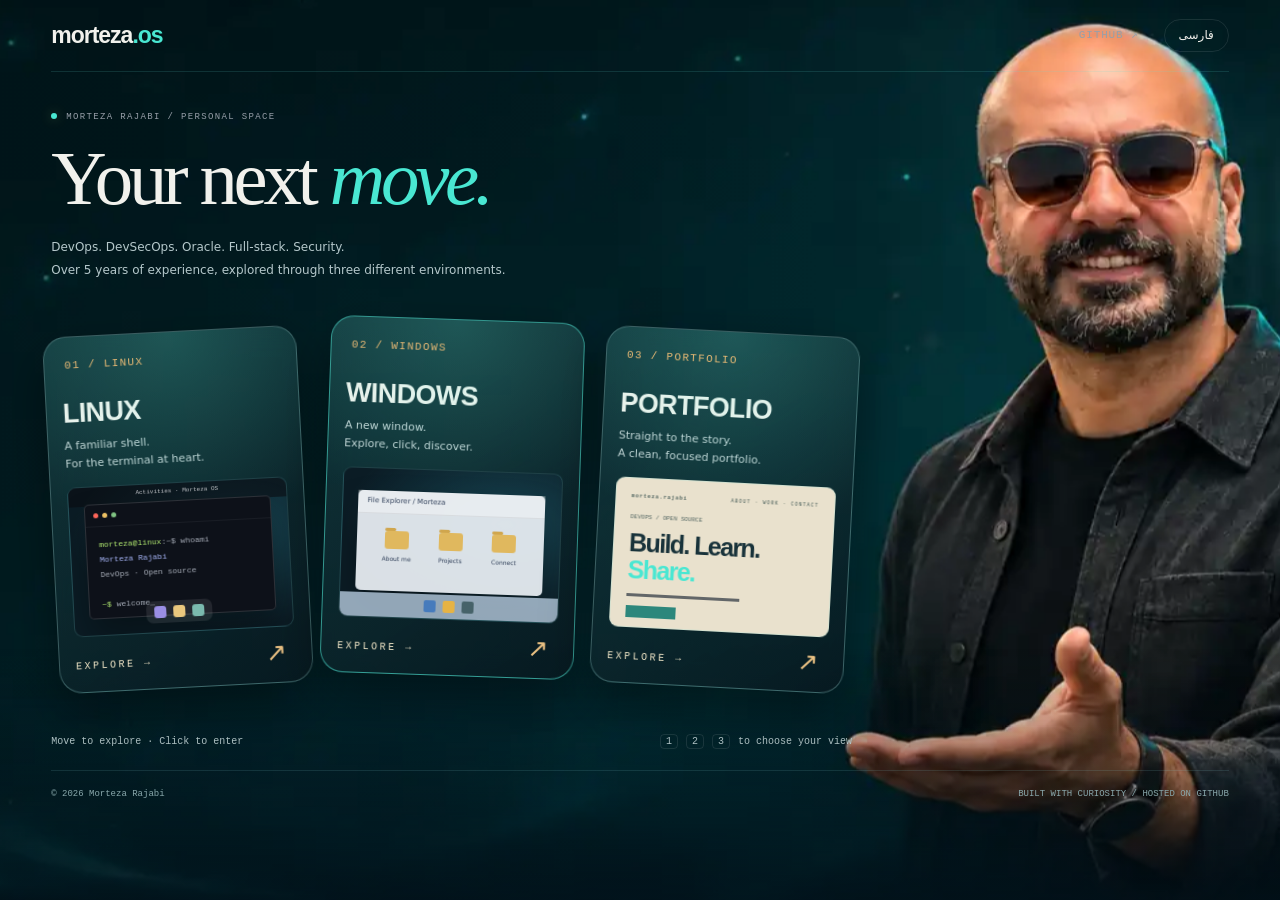
==== commit 51a8c7fe: "Add bilingual ISMS demo card and load portfolio features on demand Use responsive 8–19 KB entrance p" ====
--- a/index.html
+++ b/index.html
@@ -7,33 +7,32 @@
 <meta name="theme-color" content="#0b0e12"><meta property="og:title" content="Morteza Rajabi — Choose your environment"><meta property="og:description" content="Three ways to explore one developer's world. Linux. Windows. Classic.">
 <link rel="icon" href="data:image/svg+xml,%3Csvg xmlns='http://www.w3.org/2000/svg' viewBox='0 0 64 64'%3E%3Crect width='64' height='64' rx='16' fill='%230b0e12'/%3E%3Ctext x='9' y='43' font-family='monospace' font-size='30' fill='%23b6ef73'%3Emr%3C/text%3E%3C/svg%3E">
 <style>
-@import url('https://fonts.googleapis.com/css2?family=DM+Sans:wght@400;500;600;700&family=Space+Grotesk:wght@400;500;600;700&family=Vazirmatn:wght@400;500;600;700&display=swap');
-:root{color-scheme:dark;--bg:#0b0e12;--panel:#13171d;--ink:#f1f1ec;--muted:#979fa9;--line:#ffffff19;--accent:#b6ef73;--mono:Consolas,'Courier New',monospace;--sans:'DM Sans',Arial,sans-serif;--display:'Space Grotesk',Arial,sans-serif}
+:root{color-scheme:dark;--bg:#0b0e12;--panel:#13171d;--ink:#f1f1ec;--muted:#979fa9;--line:#ffffff19;--accent:#b6ef73;--mono:Consolas,'Courier New',monospace;--sans:system-ui,'Segoe UI',Tahoma,Arial,sans-serif;--display:'Segoe UI',Tahoma,Arial,sans-serif}
 *{box-sizing:border-box}html{scroll-behavior:smooth}body{margin:0;background:var(--bg);color:var(--ink);font-family:var(--sans);font-size:15px;line-height:1.6}button,input{font:inherit}button,a{-webkit-tap-highlight-color:transparent}button{color:inherit;cursor:pointer}button:focus-visible,a:focus-visible,input:focus-visible{outline:2px solid var(--accent);outline-offset:5px}button{border:0}a{color:inherit;text-decoration:none}a:hover{text-decoration:underline}h1,h2,h3,p{margin:0}h1,h2,h3{font-family:var(--display);line-height:1.1}button svg, a svg{pointer-events:none}svg{display:block}button:disabled{opacity:.5}::selection{background:var(--accent);color:#111} [hidden]{display:none!important}.skip{position:fixed;top:-100px;left:20px;z-index:1000;background:var(--accent);color:#111;padding:10px}.skip:focus{top:10px}
 .shell{max-width:1320px;margin:auto;padding:0 6%}.top{height:92px;display:flex;align-items:center;justify-content:space-between;border-bottom:1px solid var(--line)}.brand{font-family:var(--display);font-weight:700;font-size:23px;letter-spacing:-1px}.brand i{color:var(--accent);font-style:normal}.top-actions{display:flex;align-items:center;gap:25px}.small-link{font-family:var(--mono);font-size:11px;letter-spacing:.08em;color:var(--muted)}.lang{background:transparent;border:1px solid var(--line);border-radius:30px;padding:6px 14px;font-size:12px}.dot{display:inline-block;width:6px;height:6px;border-radius:50%;background:var(--accent);box-shadow:0 0 12px #b6ef7350;margin-inline-end:9px}.eyebrow{font:11px var(--mono);letter-spacing:.15em;text-transform:uppercase;color:var(--muted)}
 .chooser{position:relative;overflow:hidden;min-height:100vh}.chooser:before{content:'';position:absolute;width:650px;height:500px;top:20px;right:-280px;background:radial-gradient(ellipse,#b6ef7309,transparent 65%);pointer-events:none}.intro{padding:70px 0 43px;display:grid;grid-template-columns:1fr 300px;gap:40px;align-items:end}.intro h1{font-size:clamp(42px,5.4vw,76px);letter-spacing:-.06em;font-weight:500;margin-top:22px;line-height:1.04}.intro h1 em{font-style:normal;color:var(--accent)}.intro p{font-size:14px;color:var(--muted);max-width:300px;line-height:1.9;padding-bottom:5px}.environments{display:grid;grid-template-columns:repeat(3,1fr);gap:20px}.env{background:transparent;border:1px solid var(--line);padding:0;text-align:start;border-radius:13px;overflow:hidden;transition:border-color .25s,transform .25s;position:relative}.env:hover{border-color:#b6ef7380;transform:translateY(-7px)}.env:hover .env-arrow{background:var(--accent);color:#111;transform:rotate(-40deg)}.preview{height:220px;margin:10px 10px 0;border-radius:7px;overflow:hidden;position:relative;isolation:isolate}.env-info{padding:22px 23px 24px}.env-label{display:flex;justify-content:space-between;align-items:center;margin-bottom:12px}.env-label h2{font-size:25px;letter-spacing:-.05em;font-weight:500}.env-info p{color:var(--muted);font-size:12px;max-width:225px}.env-arrow{width:32px;height:32px;border-radius:50%;border:1px solid var(--line);display:grid;place-items:center;transition:.25s;font-size:19px}.env-num{font:10px var(--mono);color:#858e98;position:absolute;top:17px;left:20px;z-index:4}.mini-linux{background:radial-gradient(ellipse at 75% 70%,#3d3159,transparent 65%),linear-gradient(140deg,#151c25,#24203e)}.mini-bar{position:absolute;top:0;width:100%;height:19px;background:#0a0c1299;text-align:center;font:6px var(--mono);padding-top:4px;color:#c2c5c9}.mini-terminal{position:absolute;left:14%;top:45px;width:74%;height:137px;background:#0d1119;border:1px solid #ffffff22;border-radius:5px;box-shadow:0 20px 35px #0005;text-align:left}.mini-dots{height:22px;border-bottom:1px solid #ffffff0d;display:flex;gap:4px;padding:8px}.mini-dots b{width:5px;height:5px;border-radius:50%;background:#ff665a}.mini-dots b:nth-child(2){background:#edc164}.mini-dots b:nth-child(3){background:#81c484}.mini-code{padding:10px 12px;font:8px/1.9 var(--mono);color:#a7adb8}.mini-code .green{color:#b6ef73}.mini-code .blue{color:#a8b6f9}.mini-dock{position:absolute;bottom:9px;left:33%;height:22px;border-radius:7px;background:#ffffff17;display:flex;gap:7px;padding:5px 8px}.mini-dock i{width:12px;height:12px;background:#9a8ee4;border-radius:3px}.mini-dock i:nth-child(2){background:#eac77d}.mini-dock i:nth-child(3){background:#7ab9ae}.mini-win{background:radial-gradient(ellipse at 70% 20%,#4f9ce855,transparent 60%),linear-gradient(140deg,#112949,#122c55)}.win-bloom{position:absolute;width:140px;height:140px;border:19px solid #4e9fce;border-radius:30% 65% 30% 65%;transform:rotate(-30deg);top:20px;left:35%;opacity:.4;box-shadow:inset 15px 12px 30px #071223}.mini-window{position:absolute;left:15%;top:48px;width:70%;height:124px;background:#e9eef4ee;border-radius:5px;box-shadow:0 20px 35px #0004;color:#31405a;text-align:left}.mini-window .window-title{font:7px var(--sans);height:23px;padding:6px 9px;background:#fff5;border-bottom:1px solid #0001}.mini-folders{display:grid;grid-template-columns:repeat(3,1fr);gap:8px;padding:17px}.mini-folders i{display:block;width:24px;height:18px;background:#e0b85e;border-radius:3px;margin:auto}.mini-folders i:before{content:'';display:block;width:11px;height:3px;position:relative;top:-3px;background:#d0a64d;border-radius:2px}.mini-folders span{font-size:6px;display:block;text-align:center;padding-top:5px}.mini-taskbar{position:absolute;bottom:0;background:#c5daefbb;height:24px;left:0;right:0;display:flex;gap:7px;align-items:center;justify-content:center}.mini-taskbar i{height:12px;width:12px;border-radius:2px;background:#467bbc}.mini-taskbar i:nth-child(2){background:#e6b344}.mini-taskbar i:nth-child(3){background:#466269}.mini-classic{background:#111315;padding:34px 22px;text-align:left;background-image:linear-gradient(#ffffff04 1px,transparent 1px),linear-gradient(90deg,#ffffff04 1px,transparent 1px);background-size:25px 25px}.mini-classic .tiny-nav{font:5px var(--mono);display:flex;justify-content:space-between;letter-spacing:1px;color:#999}.tiny-badge{font:6px var(--mono);color:#9ba49b;margin-top:28px}.mini-classic h3{font-size:30px;letter-spacing:-1.6px;line-height:1.1;margin-top:12px}.mini-classic h3 span{color:var(--accent)}.tiny-line{width:60%;height:3px;background:#626668;margin-top:15px}.tiny-btn{height:12px;width:50px;background:var(--accent);margin-top:15px}.chooser-foot{display:flex;justify-content:space-between;align-items:center;padding:32px 0 25px;font:10px var(--mono);color:#7e8791}.chooser-foot .hint{display:flex;align-items:center;gap:8px}kbd{font:10px var(--mono);border:1px solid var(--line);padding:1px 5px;border-radius:4px}.bottom-note{border-top:1px solid var(--line);padding:23px 0 30px;display:flex;justify-content:space-between;color:#626c77;font:10px var(--mono)}
 /* Classic portfolio */
 .classic-header{height:80px;display:flex;align-items:center;justify-content:space-between;border-bottom:1px solid var(--line);gap:20px}.nav{display:flex;align-items:center;gap:25px}.nav a,.back{font:11px var(--mono);color:var(--muted);letter-spacing:.05em}.back{background:transparent;display:flex;align-items:center;gap:6px}.classic-hero{padding:105px 0 85px;position:relative;background-image:linear-gradient(#ffffff03 1px,transparent 1px),linear-gradient(90deg,#ffffff03 1px,transparent 1px);background-size:64px 64px}.classic-hero h1{font-size:clamp(48px,7.4vw,105px);letter-spacing:-.065em;max-width:1000px;font-weight:500;line-height:1.03;margin:28px 0}.classic-hero h1 span{color:var(--accent)}.classic-hero p{max-width:540px;color:var(--muted);font-size:17px}.actions{display:flex;gap:15px;margin-top:32px;flex-wrap:wrap}.btn{display:inline-flex;padding:13px 23px;border:1px solid var(--line);border-radius:4px;font:11px var(--mono);letter-spacing:.05em;align-items:center;gap:15px;background:transparent}.btn.primary{background:var(--accent);color:#111;border-color:var(--accent)}.btn:hover{text-decoration:none;border-color:var(--accent)}.strip{display:flex;gap:28px;padding:22px 0;flex-wrap:wrap;border-block:1px solid var(--line);font:11px var(--mono);color:var(--muted)}.section{padding:85px 0;border-bottom:1px solid var(--line)}.section-heading{display:grid;grid-template-columns:200px 1fr;gap:30px;margin-bottom:40px}.section-heading h2{font-size:clamp(30px,4vw,52px);font-weight:500;letter-spacing:-.04em}.section-heading .eyebrow{padding-top:10px}.about-copy{font-size:21px;line-height:1.7;max-width:750px;color:#c4c9cf;margin-inline-start:230px}.project-row{display:grid;grid-template-columns:70px 1fr 230px 35px;gap:25px;padding:32px 0;border-top:1px solid var(--line);align-items:center}.project-row .num{font:12px var(--mono);color:var(--muted)}.project-row h3{font-size:25px;font-weight:500;letter-spacing:-.03em;margin-bottom:10px}.project-row p{font-size:13px;color:var(--muted);max-width:550px}.tags{display:flex;gap:7px;flex-wrap:wrap}.tag{font:10px var(--mono);padding:5px 9px;border:1px solid var(--line);border-radius:4px;color:#b7bec7}.project-row .arrow{font-size:26px;color:var(--accent)}.project-row:hover h3{color:var(--accent)}.project-row:hover{text-decoration:none}.focus-grid{display:grid;grid-template-columns:repeat(3,1fr);gap:40px}.focus-card{padding-top:25px;border-top:1px solid var(--line)}.focus-card h3{font-size:22px;font-weight:500;margin:18px 0 12px}.focus-card p{font-size:13px;color:var(--muted)}.contact-section{padding:90px 0}.contact-section h2{font-size:clamp(38px,6vw,75px);letter-spacing:-.055em;font-weight:500;margin:20px 0}.contact-section p{color:var(--muted);max-width:500px}.footer{display:flex;justify-content:space-between;padding:25px 0;border-top:1px solid var(--line);font:10px var(--mono);color:var(--muted)}
 /* Desktop experiences */
-.desktop{height:100dvh;min-height:580px;overflow:hidden;position:relative;background:#10151e}.desktop.linux{background:radial-gradient(ellipse at 70% 85%,#51396c77,transparent 55%),radial-gradient(ellipse at 20% 10%,#263c4e,transparent 60%),#131321}.desktop.windows{background:radial-gradient(ellipse at 80% 25%,#1d6c9c,transparent 60%),linear-gradient(130deg,#0b1c36,#163a62 70%,#172753)}.desktop.windows:before{content:'';position:absolute;width:46vw;height:46vw;min-width:300px;min-height:300px;right:9%;top:10%;border:50px solid #54a4df33;border-radius:30% 65% 35% 65%;transform:rotate(-25deg);box-shadow:inset 30px 10px 70px #0a275a,20px 30px 80px #050c2866;pointer-events:none}.desktop-top{height:36px;background:#080b13bb;backdrop-filter:blur(20px);display:flex;align-items:center;justify-content:space-between;padding:0 20px;font:11px var(--mono);position:relative;z-index:10;border-bottom:1px solid #ffffff10}.desktop-top .back{font-size:10px}.desktop-brand{font-weight:bold}.desktop-brand span{color:var(--accent)}.desktop-icons{display:grid;grid-template-columns:repeat(2,95px);gap:16px;position:absolute;top:66px;left:25px}.desktop-icon{background:transparent;padding:12px 3px;border-radius:8px;display:flex;flex-direction:column;align-items:center;gap:8px;font-size:11px;border:1px solid transparent;text-shadow:0 1px 8px #0008}.desktop-icon:hover{background:#ffffff12;border-color:#ffffff1a}.app-icon{width:43px;height:43px;display:grid;place-items:center;background:#1c2533;border:1px solid #ffffff2a;border-radius:12px;font:20px var(--mono);color:var(--accent);box-shadow:0 5px 15px #0002}.desktop-icon:nth-child(2) .app-icon{color:#e6bf74}.desktop-icon:nth-child(3) .app-icon{color:#a9b4f2}.desktop-icon:nth-child(4) .app-icon{color:#7ccbd0}.desktop-icon:nth-child(5) .app-icon{color:#c09cdf}.desktop-icon:nth-child(6) .app-icon{color:#fbaf96}.desktop-watermark{position:absolute;right:6%;bottom:105px;pointer-events:none;text-align:right}.desktop-watermark h2{font-size:clamp(38px,5vw,75px);font-weight:500;letter-spacing:-.055em;opacity:.22}.desktop-watermark p{font:11px var(--mono);color:#ffffff50;margin-top:15px}.taskbar{position:absolute;z-index:30;bottom:12px;left:50%;transform:translateX(-50%);background:#141c2bd9;backdrop-filter:blur(20px);border:1px solid #ffffff24;border-radius:17px;padding:8px;display:flex;gap:7px;box-shadow:0 12px 35px #0004}.taskbar button{background:transparent;border-radius:10px;padding:6px 12px;color:#bbc7d9;font:17px var(--mono);min-width:42px}.taskbar button:hover{background:#ffffff15;color:var(--accent)}.windows .taskbar{bottom:0;left:0;transform:none;width:100%;justify-content:center;border-radius:0;padding:11px;background:#dbe9f2dc}.windows .taskbar button{color:#1b3e67}.windows .desktop-top{background:#0d1c3066}.window{position:absolute;z-index:15;top:74px;left:25%;width:min(70%,860px);height:calc(100% - 165px);min-height:330px;border:1px solid #ffffff30;border-radius:12px;background:#111720f2;box-shadow:0 30px 100px #0008;display:flex;flex-direction:column;overflow:hidden;backdrop-filter:blur(35px)}.window-bar{height:45px;flex-shrink:0;background:#202632;display:flex;align-items:center;justify-content:space-between;padding:0 13px;border-bottom:1px solid #ffffff12;cursor:move;touch-action:none}.window-bar .title{font:11px var(--mono);color:#b6c0cd}.window-controls{display:flex;gap:8px}.window-controls button{width:23px;height:23px;border-radius:50%;display:grid;place-items:center;font:14px var(--mono);background:#ffffff12}.window-controls .close{background:#e8726740;color:#ffb5b0}.window-controls button:hover{background:#ffffff30}.window-content{overflow:auto;padding:30px;flex:1;min-height:0}.window.maximized{left:12px!important;top:48px!important;width:calc(100% - 24px);height:calc(100% - 125px)}.windows .window{background:#edf3f8f7;color:#203047;border-color:#ffffff70}.windows .window-bar{background:#e4ecf4;color:#203047;border-color:#0001}.windows .window-bar .title{color:#4b5c71}.windows .window-controls button{border-radius:3px;color:#24364d;background:#00000008}.windows .window-content{--ink:#203047;--muted:#596b7c;--line:#00000018;--accent:#275d93}.app-page h2{font-size:35px;letter-spacing:-.04em;margin:12px 0 20px;font-weight:500}.app-page p{color:var(--muted);margin-bottom:18px;line-height:1.8}.app-page .eyebrow{font-size:10px}.app-page .project-row{grid-template-columns:30px 1fr 20px;gap:16px}.app-page .project-row h3{font-size:20px}.app-page .project-row .tags{display:none}.app-page .focus-grid{grid-template-columns:1fr;gap:10px}.app-page .focus-card h3{font-size:20px}.app-page .focus-card{padding-top:15px}.app-page .btn{font-size:10px}.profile-line{display:flex;align-items:center;gap:16px;margin-bottom:20px}.avatar-monogram{height:60px;width:60px;border:1px solid var(--line);border-radius:16px;display:grid;place-items:center;color:var(--accent);font:24px var(--display)}.profile-line p{margin:0;font:11px var(--mono)}.terminal-output{font:12px/1.9 var(--mono);white-space:pre-wrap;direction:ltr;text-align:left;color:#b6c5d4}.terminal-line{display:flex;gap:8px;align-items:center;font:12px var(--mono);direction:ltr;margin-top:12px}.terminal-line label{color:#a4e47b;white-space:nowrap}.terminal-line input{background:transparent;color:inherit;border:0;outline:0;min-width:0;width:100%;font:12px var(--mono)}.terminal-line input:focus-visible{outline:1px solid var(--accent);outline-offset:5px}.terminal-help{color:var(--muted);font:10px var(--mono);border-top:1px solid var(--line);margin-top:20px;padding-top:15px}.windows .tag{color:#455b71}.windows .terminal-output{color:#344e68}.windows .terminal-line label{color:#346d2b}.empty-window{display:grid;place-items:center;text-align:center;height:100%;min-height:250px;color:var(--muted)}.desktop-notice{position:absolute;left:25px;bottom:90px;font:10px var(--mono);color:#abb5c8;max-width:180px}.status-line{display:flex;gap:6px;align-items:center}.lang-rtl{font-family:'Vazirmatn',Tahoma,sans-serif}.lang-rtl h1,.lang-rtl h2,.lang-rtl h3{font-family:'Vazirmatn',Tahoma,sans-serif;letter-spacing:-.035em;line-height:1.5}.lang-rtl .intro h1{font-size:clamp(37px,4.3vw,60px)}.lang-rtl .classic-hero h1{font-size:clamp(40px,6vw,78px)}.lang-rtl .project-row{direction:rtl}.lang-rtl .mini-classic,.lang-rtl .mini-terminal{direction:ltr}.lang-rtl .desktop-icons,.lang-rtl .desktop-top,.lang-rtl .taskbar,.lang-rtl .window-bar{direction:ltr}.lang-rtl .desktop .window-content{direction:rtl}.lang-rtl .desktop-watermark{text-align:right}.lang-rtl .mini-classic h3{font-family:var(--display);line-height:1.1}
+.desktop{height:100dvh;min-height:580px;overflow:hidden;position:relative;background:#10151e}.desktop.linux{background:radial-gradient(ellipse at 70% 85%,#51396c77,transparent 55%),radial-gradient(ellipse at 20% 10%,#263c4e,transparent 60%),#131321}.desktop.windows{background:radial-gradient(ellipse at 80% 25%,#1d6c9c,transparent 60%),linear-gradient(130deg,#0b1c36,#163a62 70%,#172753)}.desktop.windows:before{content:'';position:absolute;width:46vw;height:46vw;min-width:300px;min-height:300px;right:9%;top:10%;border:50px solid #54a4df33;border-radius:30% 65% 35% 65%;transform:rotate(-25deg);box-shadow:inset 30px 10px 70px #0a275a,20px 30px 80px #050c2866;pointer-events:none}.desktop-top{height:36px;background:#080b13bb;backdrop-filter:blur(20px);display:flex;align-items:center;justify-content:space-between;padding:0 20px;font:11px var(--mono);position:relative;z-index:10;border-bottom:1px solid #ffffff10}.desktop-top .back{font-size:10px}.desktop-brand{font-weight:bold}.desktop-brand span{color:var(--accent)}.desktop-icons{display:grid;grid-template-columns:repeat(2,95px);gap:16px;position:absolute;top:66px;left:25px}.desktop-icon{background:transparent;padding:12px 3px;border-radius:8px;display:flex;flex-direction:column;align-items:center;gap:8px;font-size:11px;border:1px solid transparent;text-shadow:0 1px 8px #0008}.desktop-icon:hover{background:#ffffff12;border-color:#ffffff1a}.app-icon{width:43px;height:43px;display:grid;place-items:center;background:#1c2533;border:1px solid #ffffff2a;border-radius:12px;font:20px var(--mono);color:var(--accent);box-shadow:0 5px 15px #0002}.desktop-icon:nth-child(2) .app-icon{color:#e6bf74}.desktop-icon:nth-child(3) .app-icon{color:#a9b4f2}.desktop-icon:nth-child(4) .app-icon{color:#7ccbd0}.desktop-icon:nth-child(5) .app-icon{color:#c09cdf}.desktop-icon:nth-child(6) .app-icon{color:#fbaf96}.desktop-watermark{position:absolute;right:6%;bottom:105px;pointer-events:none;text-align:right}.desktop-watermark h2{font-size:clamp(38px,5vw,75px);font-weight:500;letter-spacing:-.055em;opacity:.22}.desktop-watermark p{font:11px var(--mono);color:#ffffff50;margin-top:15px}.taskbar{position:absolute;z-index:30;bottom:12px;left:50%;transform:translateX(-50%);background:#141c2bd9;backdrop-filter:blur(20px);border:1px solid #ffffff24;border-radius:17px;padding:8px;display:flex;gap:7px;box-shadow:0 12px 35px #0004}.taskbar button{background:transparent;border-radius:10px;padding:6px 12px;color:#bbc7d9;font:17px var(--mono);min-width:42px}.taskbar button:hover{background:#ffffff15;color:var(--accent)}.windows .taskbar{bottom:0;left:0;transform:none;width:100%;justify-content:center;border-radius:0;padding:11px;background:#dbe9f2dc}.windows .taskbar button{color:#1b3e67}.windows .desktop-top{background:#0d1c3066}.window{position:absolute;z-index:15;top:74px;left:25%;width:min(70%,860px);height:calc(100% - 165px);min-height:330px;border:1px solid #ffffff30;border-radius:12px;background:#111720f2;box-shadow:0 30px 100px #0008;display:flex;flex-direction:column;overflow:hidden;backdrop-filter:blur(35px)}.window-bar{height:45px;flex-shrink:0;background:#202632;display:flex;align-items:center;justify-content:space-between;padding:0 13px;border-bottom:1px solid #ffffff12;cursor:move;touch-action:none}.window-bar .title{font:11px var(--mono);color:#b6c0cd}.window-controls{display:flex;gap:8px}.window-controls button{width:23px;height:23px;border-radius:50%;display:grid;place-items:center;font:14px var(--mono);background:#ffffff12}.window-controls .close{background:#e8726740;color:#ffb5b0}.window-controls button:hover{background:#ffffff30}.window-content{overflow:auto;padding:30px;flex:1;min-height:0}.window.maximized{left:12px!important;top:48px!important;width:calc(100% - 24px);height:calc(100% - 125px)}.windows .window{background:#edf3f8f7;color:#203047;border-color:#ffffff70}.windows .window-bar{background:#e4ecf4;color:#203047;border-color:#0001}.windows .window-bar .title{color:#4b5c71}.windows .window-controls button{border-radius:3px;color:#24364d;background:#00000008}.windows .window-content{--ink:#203047;--muted:#596b7c;--line:#00000018;--accent:#275d93}.app-page h2{font-size:35px;letter-spacing:-.04em;margin:12px 0 20px;font-weight:500}.app-page p{color:var(--muted);margin-bottom:18px;line-height:1.8}.app-page .eyebrow{font-size:10px}.app-page .project-row{grid-template-columns:30px 1fr 20px;gap:16px}.app-page .project-row h3{font-size:20px}.app-page .project-row .tags{display:none}.app-page .focus-grid{grid-template-columns:1fr;gap:10px}.app-page .focus-card h3{font-size:20px}.app-page .focus-card{padding-top:15px}.app-page .btn{font-size:10px}.profile-line{display:flex;align-items:center;gap:16px;margin-bottom:20px}.avatar-monogram{height:60px;width:60px;border:1px solid var(--line);border-radius:16px;display:grid;place-items:center;color:var(--accent);font:24px var(--display)}.profile-line p{margin:0;font:11px var(--mono)}.terminal-output{font:12px/1.9 var(--mono);white-space:pre-wrap;direction:ltr;text-align:left;color:#b6c5d4}.terminal-line{display:flex;gap:8px;align-items:center;font:12px var(--mono);direction:ltr;margin-top:12px}.terminal-line label{color:#a4e47b;white-space:nowrap}.terminal-line input{background:transparent;color:inherit;border:0;outline:0;min-width:0;width:100%;font:12px var(--mono)}.terminal-line input:focus-visible{outline:1px solid var(--accent);outline-offset:5px}.terminal-help{color:var(--muted);font:10px var(--mono);border-top:1px solid var(--line);margin-top:20px;padding-top:15px}.windows .tag{color:#455b71}.windows .terminal-output{color:#344e68}.windows .terminal-line label{color:#346d2b}.empty-window{display:grid;place-items:center;text-align:center;height:100%;min-height:250px;color:var(--muted)}.desktop-notice{position:absolute;left:25px;bottom:90px;font:10px var(--mono);color:#abb5c8;max-width:180px}.status-line{display:flex;gap:6px;align-items:center}.lang-rtl{font-family:Tahoma,'Segoe UI',sans-serif}.lang-rtl h1,.lang-rtl h2,.lang-rtl h3{font-family:Tahoma,'Segoe UI',sans-serif;letter-spacing:-.035em;line-height:1.5}.lang-rtl .intro h1{font-size:clamp(37px,4.3vw,60px)}.lang-rtl .classic-hero h1{font-size:clamp(40px,6vw,78px)}.lang-rtl .project-row{direction:rtl}.lang-rtl .mini-classic,.lang-rtl .mini-terminal{direction:ltr}.lang-rtl .desktop-icons,.lang-rtl .desktop-top,.lang-rtl .taskbar,.lang-rtl .window-bar{direction:ltr}.lang-rtl .desktop .window-content{direction:rtl}.lang-rtl .desktop-watermark{text-align:right}.lang-rtl .mini-classic h3{font-family:var(--display);line-height:1.1}
 @media(min-width:1500px){.preview{height:255px}.intro{padding-top:100px}.env-info{padding-bottom:28px}}
 @media(max-width:900px){.shell{padding:0 5%}.intro{grid-template-columns:1fr;gap:25px;padding:45px 0 35px}.intro p{max-width:520px}.preview{height:175px}.mini-terminal{top:32px;height:120px}.mini-classic{padding:27px 14px}.mini-classic h3{font-size:24px}.tiny-badge{margin-top:20px}.env-info{padding:20px 15px}.env-label h2{font-size:22px}.mini-window{top:30px;height:115px}.desktop-icons{grid-template-columns:80px;left:10px;gap:2px;top:52px}.desktop-icon{padding:7px 0}.app-icon{width:34px;height:34px;font-size:17px}.window{left:110px;width:calc(100% - 125px);top:64px}.desktop-notice{display:none}.nav{gap:13px}.section-heading{grid-template-columns:130px 1fr}.about-copy{margin-inline-start:160px}.project-row{grid-template-columns:30px 1fr 130px 25px;gap:15px}.focus-grid{gap:20px}}
 @media(max-width:620px){.top{height:73px}.top-actions{gap:13px}.top-actions .small-link{display:none}.intro h1{font-size:45px}.intro{padding:38px 0 28px}.environments{grid-template-columns:1fr;gap:15px}.env{display:grid;grid-template-columns:43% 57%;align-items:center}.preview{height:166px;margin:8px 0 8px 8px}.env-info{padding:20px 18px}.env-info p{font-size:11px}.env-label h2{font-size:24px}.env-num{font-size:8px;left:15px;top:12px}.mini-terminal{left:8%;width:84%;top:33px;height:110px}.mini-code{font-size:6px;padding:6px}.mini-dock{left:25%;bottom:8px;transform:scale(.8)}.mini-window{left:8%;width:84%;top:32px;height:100px}.mini-folders{padding:17px 6px;gap:2px}.mini-classic{padding:23px 11px}.mini-classic h3{font-size:22px}.tiny-nav{font-size:4px!important}.tiny-badge{margin-top:20px}.chooser-foot{padding:24px 0;gap:15px;align-items:start}.chooser-foot .hint{display:none}.bottom-note{font-size:9px;gap:15px}.classic-header{height:70px}.classic-header .nav a{display:none}.classic-header .nav{gap:12px}.classic-hero{padding:65px 0}.classic-hero h1{font-size:53px}.classic-hero p{font-size:15px}.section{padding:55px 0}.section-heading{display:block;margin-bottom:25px}.section-heading h2{margin-top:15px}.about-copy{margin:0;font-size:18px}.project-row{grid-template-columns:24px 1fr 24px;gap:12px;padding:25px 0}.project-row .tags{display:none}.project-row h3{font-size:22px}.focus-grid{grid-template-columns:1fr;gap:25px}.contact-section{padding:60px 0}.desktop{min-height:500px}.desktop-top{padding:0 12px;font-size:9px}.desktop-brand{display:none}.desktop-top .back{font-size:9px}.desktop-icons{grid-template-columns:repeat(3,80px);gap:8px;left:12px;top:62px}.desktop-icon{font-size:10px;padding:10px 2px}.window{left:8px!important;top:55px!important;width:calc(100% - 16px);height:calc(100% - 135px);min-height:300px}.window-content{padding:22px 18px}.window-bar{cursor:default}.window.maximized{top:44px!important;height:calc(100% - 114px)}.desktop-watermark{right:20px;bottom:110px}.desktop-watermark h2{font-size:44px}.taskbar{gap:3px;bottom:13px;padding:6px}.taskbar button{padding:7px;min-width:36px}.app-page h2{font-size:29px}.terminal-line label{font-size:10px}.terminal-line input{font-size:11px}.classic-header .brand{font-size:20px}.lang-rtl .intro h1{font-size:35px}.lang-rtl .env{direction:ltr}.lang-rtl .env-info{direction:rtl}.lang-rtl .classic-hero h1{font-size:43px}}
 @media(prefers-reduced-motion:reduce){html{scroll-behavior:auto}*,*:before,*:after{animation:none!important;transition:none!important}}
 /* Approved personal wallpaper: shared by both desktop experiences. */
-.desktop.linux,.desktop.windows{background:#0b1419 url('morteza-wallpaper.webp') center center/cover no-repeat}
+.desktop.linux,.desktop.windows{background:#0b1419 url('desktop-wallpaper-fast.webp') center center/cover no-repeat}
 .desktop.windows:before{display:none}
 .desktop-watermark{left:32px;right:auto;text-align:left;bottom:105px}
 .desktop-watermark h2{font-size:clamp(28px,3vw,46px);opacity:.6;text-shadow:0 2px 16px #000}
 .desktop-watermark p{color:#ffffff99;text-shadow:0 2px 10px #000}
 .desktop-notice{display:none}
-.mini-linux,.mini-win{background:#0b1419 url('morteza-wallpaper.webp') center/cover no-repeat}
+.mini-linux,.mini-win{background:radial-gradient(ellipse at 75% 35%,#22697a88,transparent 70%),#0b1c25}
 .win-bloom{display:none}
 @media(max-width:620px){.desktop.linux,.desktop.windows{background-position:64% center}.desktop-watermark{left:20px;right:20px;bottom:110px}.desktop-watermark h2{font-size:32px}.desktop-watermark p{font-size:8px}.desktop-icon{text-shadow:0 1px 5px #000,0 0 12px #000}.desktop-icon>span:last-child{background:#080d14b3;border-radius:4px;padding:1px 4px}}
 
 /* Approved floating-card entrance */
 .chooser{isolation:isolate;background:#031318;--accent:#49e7d2;min-height:100dvh}
-.chooser:before{inset:-20px;width:auto;height:auto;background:linear-gradient(90deg,#00101535,transparent 80%),url('morteza-guide.webp') center/cover no-repeat;z-index:-2;transform:translate3d(var(--scene-x,0px),var(--scene-y,0px),0) scale(1.035);transition:transform .35s ease-out}
+.chooser:before{inset:-20px;width:auto;height:auto;background:linear-gradient(90deg,#00101535,transparent 80%),url('entrance-desktop.webp') center/cover no-repeat;z-index:-2;transform:translate3d(var(--scene-x,0px),var(--scene-y,0px),0) scale(1.035);transition:transform .35s ease-out}
 .chooser:after{content:'';position:absolute;inset:0;z-index:-1;pointer-events:none;background:linear-gradient(0deg,#020e17bb,transparent 28%)}
 .chooser>.shell{max-width:1800px;padding:0 4%;position:relative}
 .chooser .top{height:72px;border-color:#68d9d526}
@@ -61,16 +60,22 @@
 .chooser .mini-classic{padding:15px;background:#e9e1cd;color:#18323a}
 .chooser .mini-classic h3{font-size:25px;margin-top:9px}.chooser .tiny-badge{margin-top:14px;color:#526561}.chooser .tiny-nav{color:#465c58}.chooser .tiny-line{margin-top:9px}.chooser .tiny-btn{margin-top:9px;background:#2c877c}
 .chooser .chooser-foot{width:68%;color:#b2c6c8;padding:26px 0 21px;font-size:10px}.chooser .bottom-note{color:#89a8ac;border-color:#84d8d822;padding:18px 0;font-size:9px}
-.lang-rtl .chooser .intro h1{font-family:'Vazirmatn',Tahoma,sans-serif;font-size:clamp(40px,4.5vw,64px)}
+.lang-rtl .chooser .intro h1{font-family:Tahoma,'Segoe UI',sans-serif;font-size:clamp(40px,4.5vw,64px)}
 .lang-rtl .chooser .intro{margin-left:0;margin-right:auto;text-align:left;direction:rtl}.lang-rtl .chooser .env-info p{direction:rtl;text-align:right}.lang-rtl .chooser .chooser-foot{direction:rtl}
 @media(min-width:1600px){.chooser .intro{padding-top:65px}.chooser .preview{height:190px}.chooser .env{padding-top:70px}.chooser .environments{padding-top:30px}}
 @media(max-width:900px){.chooser .intro{width:70%;padding-top:35px}.chooser .intro h1{font-size:58px}.chooser .environments{width:76%;gap:13px}.chooser .env{padding:55px 12px 18px}.chooser .preview{height:125px}.chooser .env-label h2{font-size:22px}.chooser .env-info p{font-size:10px}.chooser .chooser-foot{width:76%}.chooser .mini-code{font-size:6px}.chooser .mini-terminal{height:95px}.chooser .mini-window{height:85px}.chooser .mini-folders{padding:12px 5px}.chooser .mini-classic h3{font-size:22px}}
 @media(max-width:620px){.chooser:before{background-position:72% top;background-size:auto 540px;background-repeat:no-repeat;inset:0;transform:none}.chooser:after{background:linear-gradient(0deg,#031318 40%,#031318a6 70%,#03131830)}.chooser .top{height:66px}.chooser .intro{padding:150px 0 25px;width:100%}.chooser .intro h1{font-size:52px;max-width:300px;text-shadow:0 2px 24px #000}.chooser .intro .eyebrow{max-width:160px;font-size:8px}.chooser .intro p{max-width:330px;font-size:12px}.chooser .environments{width:100%;grid-template-columns:1fr;gap:18px;padding:10px 0;perspective:none}.chooser .env,.chooser .env:nth-child(2),.chooser .env:nth-child(3){--rest:0deg;--lift:0px;display:grid;grid-template-columns:42% 1fr;gap:5px 16px;padding:43px 16px 17px;border-radius:17px;min-height:175px;transform:none}.chooser .preview{grid-column:1;grid-row:1/4;height:110px;margin:0}.chooser .env-label{grid-column:2;grid-row:1;margin:0;align-self:end}.chooser .env-info p{grid-column:2;grid-row:2;margin:0;font-size:10px;min-height:0}.chooser .env:after{grid-column:2;grid-row:3;font-size:9px;letter-spacing:.12em}.chooser .env-num{top:14px;left:17px;font-size:9px}.chooser .env-arrow{display:none}.chooser .chooser-foot{width:100%;padding-top:22px;font-size:9px}.chooser .bottom-note span:last-child{display:none}.lang-rtl .chooser .intro h1{font-size:40px}.chooser .mini-terminal{top:10px;height:90px}.chooser .mini-classic{padding:10px}.chooser .tiny-badge{margin-top:10px}.chooser .mini-classic h3{font-size:20px}.chooser .mini-window{top:15px;height:80px}}
 @media(prefers-reduced-motion:reduce){.chooser:before,.chooser .env{transform:none!important}}
 
+
+@media(max-width:700px){.chooser:before{background-image:linear-gradient(90deg,#00101535,transparent 80%),url('entrance-mobile.webp')}}
+#entry-status{position:fixed;inset-inline:20px;bottom:12px;z-index:99;text-align:center;font-size:12px;color:#b6ef73;pointer-events:none}
+#entry-status:not(:empty){background:#09141ce8;border:1px solid #ffffff25;padding:12px;border-radius:8px}
 </style>
+<link rel="preload" as="image" href="entrance-desktop.webp" media="(min-width:701px)" fetchpriority="high">
+<link rel="preload" as="image" href="entrance-mobile.webp" media="(max-width:700px)" fetchpriority="high">
 </head>
-<body><a href="#main" class="skip">Skip to content</a>
+<body><div id="entry-status" role="status" aria-live="polite"></div><a href="#main" class="skip">Skip to content</a>
 <div id="chooser" class="chooser"><div class="shell"><header class="top"><a href="#" class="brand" aria-label="Morteza Rajabi home">morteza<i>.os</i></a><div class="top-actions"><a class="small-link" href="https://github.com/opswithmorteza" target="_blank" rel="noopener">GITHUB ↗</a><button class="lang" aria-label="Switch language">فارسی</button></div></header>
 <main id="main"><section class="intro"><div><div class="eyebrow"><span class="dot"></span><span data-en="MORTEZA RAJABI / PERSONAL SPACE" data-fa="مرتضی رجبی / فضای شخصی">MORTEZA RAJABI / PERSONAL SPACE</span></div><h1 data-en="Your next <em>move.</em>" data-fa="مسیر بعدی،<br><em>انتخاب تو.</em>">Your next <em>move.</em></h1></div><p data-en="DevOps. DevSecOps. Oracle. Full-stack. Security.<br>Over 5 years of experience, explored through three different environments." data-fa="DevOps، DevSecOps، اوراکل، فول‌استک و امنیت.<br>بیش از ۵ سال تجربه، با سه محیط متفاوت برای آشنایی.">DevOps. DevSecOps. Oracle. Full-stack. Security.<br>Over 5 years of experience, explored through three different environments.</p></section>
 <section class="environments" aria-label="Choose portfolio experience">
@@ -80,53 +85,35 @@
 </section><div class="chooser-foot"><span data-en="Move to explore · Click to enter" data-fa="با موس کشف کن · برای ورود کلیک کن">Move to explore · Click to enter</span><span class="hint"><kbd>1</kbd><kbd>2</kbd><kbd>3</kbd> <span data-en="to choose your view" data-fa="برای انتخاب محیط">to choose your view</span></span></div></main><footer class="bottom-note"><span>© <span class="year"></span> Morteza Rajabi</span><span>BUILT WITH CURIOSITY / HOSTED ON GITHUB</span></footer></div></div>
 <div id="classic" hidden><div class="shell"><header class="classic-header"><a href="#" class="brand">morteza<i>.rajabi</i></a><nav class="nav"><a href="#about" data-en="ABOUT" data-fa="دربارهٔ من">ABOUT</a><a href="#work" data-en="WORK" data-fa="پروژه‌ها">WORK</a><a href="#contact" data-en="CONTACT" data-fa="ارتباط">CONTACT</a><button class="lang" aria-label="Switch language">فارسی</button><button class="back" data-home data-en="↖ SWITCH VIEW" data-fa="↖ تغییر محیط">↖ SWITCH VIEW</button></nav></header><main><section class="classic-hero"><div class="eyebrow"><span class="dot"></span>MORTEZA RAJABI · DEVOPS / DEVSECOPS · ORACLE · FULL-STACK · SECURITY</div><h1 data-en="Reliable systems.<br>From code <span>to cloud.</span>" data-fa="سیستم‌های قابل‌اتکا.<br>از کد <span>تا زیرساخت.</span>">Reliable systems.<br>From code <span>to cloud.</span></h1><p data-en="DevOps Engineer with 5+ years of experience across infrastructure, Oracle databases and enterprise systems. Connecting full-stack development with automation, security and dependable delivery." data-fa="مهندس DevOps با بیش از ۵ سال تجربه در زیرساخت، دیتابیس اوراکل و سامانه‌های سازمانی؛ پیوند توسعهٔ فول‌استک با اتوماسیون، امنیت و تحویل قابل‌اتکا.">DevOps Engineer with 5+ years of experience across infrastructure, Oracle databases and enterprise systems. Connecting full-stack development with automation, security and dependable delivery.</p><div class="actions"><a class="btn primary" href="#work" data-en="EXPLORE MY WORK ↘" data-fa="دیدن پروژه‌ها ↘">EXPLORE MY WORK ↘</a><button class="btn" data-mode="linux" data-en="OPEN THE TERMINAL >_" data-fa="بازکردن ترمینال >_">OPEN THE TERMINAL &gt;_</button></div></section><div class="strip"><span>LINUX</span><span>GIT</span><span>AUTOMATION</span><span>CONTAINERS</span><span>CI/CD</span><span>DEVSECOPS</span><span>ORACLE</span><span>FULL-STACK</span><span>SECURITY</span><span>ISMS</span></div><section id="about" class="section"><div class="section-heading"><span class="eyebrow">01 / ABOUT</span><h2 data-en="Engineering across the stack." data-fa="مهندسی در تمام لایه‌ها.">Engineering across the stack.</h2></div><div id="classic-about"></div></section><section id="work" class="section"><div class="section-heading"><span class="eyebrow">02 / SELECTED WORK</span><h2 data-en="Build. Document. Share." data-fa="بساز. مستند کن. به اشتراک بگذار.">Build. Document. Share.</h2></div><div id="classic-projects"></div></section><section class="section"><div class="section-heading"><span class="eyebrow">03 / EXPERTISE</span><h2 data-en="Areas of practice." data-fa="حوزه‌های تخصصی من.">Areas of practice.</h2></div><div id="classic-focus"></div></section><section id="contact" class="contact-section"><span class="eyebrow">04 / CONNECT</span><h2 data-en="Good things start<br>with a conversation." data-fa="اتفاق‌های خوب،<br>با یک گفت‌وگو شروع می‌شوند.">Good things start<br>with a conversation.</h2><p data-en="Find my projects on GitHub, or connect with me on LinkedIn." data-fa="پروژه‌هایم را در گیت‌هاب ببین یا در لینکدین با من در ارتباط باش.">Find my projects on GitHub, or connect with me on LinkedIn.</p><div class="actions"><a class="btn primary" href="https://www.linkedin.com/in/morteza-rajabi-devops/" target="_blank" rel="noopener">LINKEDIN ↗</a><a class="btn" href="https://github.com/opswithmorteza" target="_blank" rel="noopener">GITHUB ↗</a></div></section></main><footer class="footer"><span>© <span class="year"></span> Morteza Rajabi</span><button class="back" data-home data-en="CHOOSE ANOTHER VIEW ↗" data-fa="انتخاب محیط دیگر ↗">CHOOSE ANOTHER VIEW ↗</button></footer></div></div>
 <main id="desktop" class="desktop" hidden aria-label="Interactive portfolio desktop"><header class="desktop-top"><button class="back" data-home data-en="↖ Change environment" data-fa="↖ تغییر محیط">↖ Change environment</button><span class="desktop-brand">morteza<span>.os</span></span><div class="status-line"><button class="lang" aria-label="Switch language">فارسی</button><time id="clock"></time></div></header><div class="desktop-icons" id="desktop-icons"></div><div class="desktop-watermark"><h2>Morteza Rajabi</h2><p>DEVOPS / DEVSECOPS / ORACLE / SECURITY</p></div><div class="desktop-notice" data-en="Your browser. My workspace.<br>Pick an app to explore." data-fa="مرورگر تو، فضای کار من.<br>یک برنامه را باز کن.">Your browser. My workspace.<br>Pick an app to explore.</div><section id="app-window" class="window" hidden aria-label="Portfolio app"><header class="window-bar" id="drag-handle"><span class="title" id="window-title"></span><div class="window-controls"><button id="maximize" aria-label="Maximize or restore window">□</button><button class="close" id="close-window" aria-label="Close window">×</button></div></header><div class="window-content" id="window-content"></div></section><nav class="taskbar" id="taskbar" aria-label="Desktop applications"></nav></main>
-<script>
-const $=s=>document.querySelector(s);let language='en',mode='home',currentApp='';try{language=localStorage.getItem('mr-language')||'en'}catch{}const t=(en,fa)=>language==='fa'?fa:en;
-const links={github:'https://github.com/opswithmorteza',linkedin:'https://www.linkedin.com/in/morteza-rajabi-devops/',roadmap:'https://github.com/opswithmorteza/114-days-devops-roadmap-with-morteza',toolkit:'https://github.com/opswithmorteza/awesome-ai-dev-toolkit',site:'https://github.com/opswithmorteza/opswithmorteza.github.io'};
-let projects=[{name:'114-Day DevOps Roadmap',fa:'نقشهٔ راه ۱۱۴ روزهٔ DevOps',desc:'A public, project-based learning path from Linux foundations to DevOps and SRE concepts. Notes, labs and practical references.',descFa:'مسیر یادگیری عمومی و پروژه‌محور؛ از پایه‌های لینوکس تا مفاهیم DevOps و SRE، همراه با یادداشت‌ها، تمرین‌ها و منابع.',tags:['Linux','DevOps','Learning'],url:links.roadmap},{name:'AI Development Toolkit',fa:'راهنمای ابزارهای توسعه با هوش مصنوعی',desc:'A categorized guide to coding assistants, UI tools, MCP integrations and context management. Links to original projects and public forks.',descFa:'راهنمای دسته‌بندی‌شدهٔ دستیارهای کدنویسی، طراحی رابط، اتصال‌های MCP و مدیریت زمینه، با لینک پروژه‌های اصلی و فورک‌های عمومی.',tags:['AI tooling','MCP','Curation'],url:links.toolkit},{name:'This Personal Space',fa:'همین فضای شخصی',desc:'One portfolio, three environments. A bilingual, responsive website built with HTML, CSS and JavaScript on GitHub Pages.',descFa:'یک پورتفولیو با سه محیط؛ وب‌سایتی دوزبانه و واکنش‌گرا با HTML، CSS و JavaScript روی GitHub Pages.',tags:['Web','GitHub Pages'],url:links.site}];
-const apps=[{id:'about',icon:'mr',en:'About me',fa:'دربارهٔ من'},{id:'projects',icon:'▰',en:'Projects',fa:'پروژه‌ها'},{id:'focus',icon:'⌘',en:'Expertise',fa:'تخصص‌ها'},{id:'terminal',icon:'>_',en:'Terminal',fa:'ترمینال'},{id:'toolkit',icon:'◇',en:'AI Toolkit',fa:'ابزارهای AI'},{id:'contact',icon:'↗',en:'Connect',fa:'ارتباط'}];
-function projectHTML(){return projects.map((p,i)=>`<a class="project-row" href="${p.url}" target="_blank" rel="noopener"><span class="num">0${i+1}</span><div><h3>${t(p.name,p.fa)}</h3><p>${t(p.desc,p.descFa)}</p></div><div class="tags">${p.tags.map(x=>`<span class="tag">${x}</span>`).join('')}</div><span class="arrow">↗</span></a>`).join('')}
-function aboutHTML(cls=''){return `<div class="${cls}"><p>${t('I’m Morteza Rajabi, a DevOps Engineer with over 5 years of experience. My work spans DevSecOps, infrastructure automation, CI/CD, Linux, container platforms and Oracle database operations for enterprise and ERP systems.','من مرتضی رجبی، مهندس DevOps با بیش از ۵ سال تجربه هستم. حوزهٔ کاری من DevSecOps، اتوماسیون زیرساخت، CI/CD، لینوکس، پلتفرم‌های کانتینری و راه‌اندازی و پشتیبانی دیتابیس اوراکل در سامانه‌های سازمانی و ERP است.')}</p><p style="margin-top:18px">${t('I also work across full-stack web development, security assessment, authorized penetration testing and ISMS. I connect application delivery with operational reliability and information security.','در توسعهٔ فول‌استک وب، ارزیابی امنیت، تست نفوذ مجاز و ISMS نیز فعالیت می‌کنم؛ با تمرکز بر پیوند تحویل نرم‌افزار، پایداری عملیاتی و امنیت اطلاعات.')}</p><div class="tags" style="margin-top:24px"><span class="tag">5+ years</span><span class="tag">Tehran, Iran</span><span class="tag">DevOps Engineer</span></div><h3 style="font-size:23px;margin-top:35px">${t('Experience','سوابق حرفه‌ای')}</h3><p style="font-size:15px;margin-top:16px"><strong>${t('Gostaresh Fanavari Pars Amin Ray','گسترش فناوری پارس امین رای')}</strong><br>${t('DevOps · Oracle operations · Tomcat / ERP · OAS','DevOps · راه‌اندازی و پشتیبانی اوراکل · Tomcat / ERP · OAS')}</p><p style="font-size:15px;margin-top:18px"><strong>${t('IsIran Institute','انستیتو ایزایران')}</strong><br>${t('Infrastructure automation · Atlassian CI/CD · Docker / Kubernetes · Monitoring · Oracle','اتوماسیون زیرساخت · CI/CD با Atlassian · داکر و کوبرنتیز · مانیتورینگ · اوراکل')}</p><p style="font-size:13px;margin-top:25px;color:var(--muted)">${t('Education: M.Sc. Electrical Engineering — Mechatronics, Malek Ashtar University of Technology.','تحصیلات: کارشناسی ارشد مهندسی برق، گرایش مکاترونیک، دانشگاه صنعتی مالک اشتر.')}</p></div>`}
-function focusHTML(){return `<div class="focus-grid">${[
-{n:'01',en:'DevOps & DevSecOps',fa:'DevOps و DevSecOps',d:'Linux, Docker, Kubernetes and Helm. Terraform and Ansible automation; CI/CD, least privilege and security checks across the delivery lifecycle.',f:'لینوکس، Docker، Kubernetes و Helm؛ اتوماسیون با Terraform و Ansible، CI/CD، حداقل دسترسی و کنترل‌های امنیتی در چرخهٔ تحویل.'},
-{n:'02',en:'Oracle & enterprise systems',fa:'اوراکل و سامانه‌های سازمانی',d:'Oracle database deployment, maintenance and monitoring. ERP application operations, Tomcat, OAS and management dashboards.',f:'راه‌اندازی، نگهداری و مانیتورینگ دیتابیس اوراکل؛ عملیات سامانه‌های ERP، Tomcat، OAS و داشبوردهای مدیریتی.'},
-{n:'03',en:'Full-stack web development',fa:'طراحی وب و توسعهٔ فول‌استک',d:'Frontend interfaces, backend services, APIs and database integration. Choosing languages and frameworks around each project’s requirements.',f:'طراحی رابط، سرویس‌های بک‌اند، API و یکپارچه‌سازی دیتابیس؛ انتخاب زبان و چارچوب متناسب با نیاز هر پروژه.'},
-{n:'04',en:'Security & penetration testing',fa:'امنیت و تست نفوذ',d:'Authorized security assessment, web application review, secure configuration and remediation-focused reporting.',f:'ارزیابی امنیت با مجوز، بررسی امنیت برنامه‌های وب، پیکربندی امن و گزارش‌دهی با تمرکز بر رفع آسیب‌پذیری.'},
-{n:'05',en:'ISMS & risk management',fa:'ISMS و مدیریت ریسک',d:'Information security management, asset and risk registers, control planning and evidence-oriented security documentation.',f:'مدیریت امنیت اطلاعات، ثبت دارایی و ریسک، برنامه‌ریزی کنترل‌ها و مستندسازی امنیت بر پایهٔ شواهد.'},
-{n:'06',en:'Observability & reliability',fa:'مشاهده‌پذیری و پایداری',d:'Prometheus, Grafana, Zabbix and the ELK stack. SSL/TLS, Nginx, Apache and performance testing with JMeter.',f:'Prometheus، Grafana، Zabbix و ELK؛ پیاده‌سازی SSL/TLS، کار با Nginx و Apache و تست عملکرد با JMeter.'}
-].map(x=>`<div class="focus-card"><span class="eyebrow">${x.n} / PRACTICE</span><h3>${t(x.en,x.fa)}</h3><p>${t(x.d,x.f)}</p></div>`).join('')}</div>`}
-function renderContent(){$('#classic-about').innerHTML=aboutHTML('about-copy');$('#classic-projects').innerHTML=projectHTML();$('#classic-focus').innerHTML=focusHTML();$('#desktop-icons').innerHTML=apps.map(a=>`<button class="desktop-icon" data-app="${a.id}"><span class="app-icon" aria-hidden="true">${a.icon}</span><span>${t(a.en,a.fa)}</span></button>`).join('');$('#taskbar').innerHTML=apps.map(a=>`<button data-app="${a.id}" title="${t(a.en,a.fa)}" aria-label="${t(a.en,a.fa)}">${a.icon}</button>`).join('');}
-function applyLanguage(){document.documentElement.lang=language;document.documentElement.dir=language==='fa'?'rtl':'ltr';document.body.classList.toggle('lang-rtl',language==='fa');document.querySelectorAll('[data-en]').forEach(e=>e.innerHTML=e.dataset[language]);document.querySelectorAll('.lang').forEach(b=>b.textContent=language==='fa'?'English':'فارسی');renderContent();if(currentApp)openApp(currentApp);}
-function setMode(next,push=true){if(!['home','classic','linux','windows'].includes(next))next='home';mode=next;currentApp='';$('#chooser').hidden=next!=='home';$('#classic').hidden=next!=='classic';$('#desktop').hidden=!['linux','windows'].includes(next);$('#desktop').className='desktop '+next;$('#app-window').hidden=true;$('#app-window').classList.remove('maximized');$('#app-window').style.left='';$('#app-window').style.top='';if(push)history.pushState({},'',next==='home'?location.pathname:'#'+next);window.scrollTo(0,0);$('.skip').href=next==='home'?'#main':next==='classic'?'#classic':'#desktop';document.title=next==='home'?'Morteza Rajabi — Choose your environment':`Morteza Rajabi — ${next[0].toUpperCase()+next.slice(1)}`;if(next==='linux')openApp('terminal');if(next==='windows')openApp('about');}
-function openApp(id){const a=apps.find(a=>a.id===id);if(!a)return;currentApp=id;$('#app-window').hidden=false;$('#window-title').textContent=(mode==='linux'?'morteza@linux: ~/':'Morteza / ')+t(a.en,a.fa);let content='';if(id==='about')content=`<div class="profile-line"><span class="avatar-monogram">mr</span><div><p>MORTEZA RAJABI</p><p>@opswithmorteza</p></div></div><h2>${t('Hello, I’m Morteza.','سلام، من مرتضی هستم.')}</h2>${aboutHTML()}<div class="actions"><button class="btn primary" data-app="projects">${t('Explore projects ↗','دیدن پروژه‌ها ↗')}</button><a class="btn" href="${links.linkedin}" target="_blank" rel="noopener">LinkedIn ↗</a></div>`;if(id==='projects')content=`<span class="eyebrow">PUBLIC WORK</span><h2>${t('Projects & resources','پروژه‌ها و منابع')}</h2>${projectHTML()}`;if(id==='focus')content=`<span class="eyebrow">EXPERTISE & PRACTICE</span><h2>${t('From delivery to security.','از تحویل نرم‌افزار تا امنیت.')}</h2>${focusHTML()}<div class="actions"><a class="btn" href="${links.roadmap}" target="_blank" rel="noopener">${t('Open the roadmap ↗','بازکردن نقشهٔ راه ↗')}</a></div>`;if(id==='toolkit')content=`<span class="eyebrow">CURATED / OPEN SOURCE</span><h2>AI Development Toolkit</h2><p>${t('A guide to choosing tools for Codex, Claude Code, web design and context management. The toolkit includes categorized descriptions, upstream links and public forks.','راهنمای انتخاب ابزار برای Codex، Claude Code، طراحی وب و مدیریت زمینه؛ با توضیحات دسته‌بندی‌شده، لینک اصلی و فورک‌های عمومی.')}</p><div class="tags"><span class="tag">Codex</span><span class="tag">Claude Code</span><span class="tag">UI/UX</span><span class="tag">MCP</span><span class="tag">Memory</span></div><div class="actions"><a class="btn primary" href="${links.toolkit}" target="_blank" rel="noopener">${t('Explore the toolkit ↗','دیدن راهنمای ابزارها ↗')}</a></div><p style="margin-top:24px;font-size:12px">${t('Third-party projects are credited to their original authors. Forks are not presented as my original software.','پروژه‌های دیگران با نام سازندگان اصلی معرفی شده‌اند؛ فورک‌ها به‌عنوان نرم‌افزار تألیفی من نمایش داده نمی‌شوند.')}</p>`;if(id==='contact')content=`<span class="eyebrow">LET’S CONNECT</span><h2>${t('Start a conversation.','یک گفت‌وگو شروع کنیم.')}</h2><p>${t('For DevOps, Oracle, full-stack and security collaboration, connect with me on LinkedIn or GitHub.','برای همکاری در حوزه‌های DevOps، اوراکل، فول‌استک و امنیت، در لینکدین یا گیت‌هاب با من در ارتباط باش.')}</p><div class="actions"><a class="btn primary" href="${links.linkedin}" target="_blank" rel="noopener">LinkedIn ↗</a><a class="btn" href="${links.github}" target="_blank" rel="noopener">GitHub ↗</a></div>`;if(id==='terminal')content=`<div id="terminal-output" class="terminal-output" role="log" aria-live="polite">morteza.os — portfolio shell\n${t('A small interactive terminal. Try: help','یک ترمینال تعاملی کوچک. بنویس: help')}\n</div><form id="terminal-form"><div class="terminal-line"><label for="command">morteza@${mode}:~$</label><input id="command" aria-label="Terminal command" autocomplete="off" autocapitalize="off" spellcheck="false" placeholder="help"></div></form><div class="terminal-help">help · whoami · projects · skills · contact · clear · exit</div>`;$('#window-content').innerHTML=`<div class="app-page">${content}</div>`;$('#window-content').scrollTop=0;if(id==='terminal'){$('#terminal-form').addEventListener('submit',runCommand);if(matchMedia('(min-width:621px)').matches)$('#command').focus({preventScroll:true})}}
-function runCommand(e){e.preventDefault();let raw=$('#command').value.trim(),cmd=raw.toLowerCase();$('#command').value='';const out=$('#terminal-output');if(cmd==='clear'){out.textContent='';return}if(cmd==='exit'){$('#app-window').hidden=true;currentApp='';return}const answer={help:'Available commands:\n  whoami    — about Morteza\n  projects  — public projects & resources\n  skills    — learning focus\n  contact   — GitHub & LinkedIn\n  date      — local time\n  clear     — clear this terminal\n  exit      — close the window',whoami:'Morteza Rajabi / @opswithmorteza\nDevOps & DevSecOps / 5+ years / Oracle / Full-stack / Security / ISMS.\n'+links.linkedin,projects:projects.map(p=>p.name+'\n'+p.url).join('\n\n'),skills:'DevOps: Linux, Docker, Kubernetes, Helm, Terraform, Ansible, CI/CD.\nOracle, ERP, Tomcat, OAS. Full-stack development, security assessment, ISMS.\nPublic learning path: '+links.roadmap,contact:'GitHub: '+links.github+'\nLinkedIn: '+links.linkedin,date:new Date().toLocaleString(language==='fa'?'fa-IR':'en-GB')};out.textContent+='\n$ '+raw+'\n'+(answer[cmd]||t('Unknown command. Type help to see available commands.','دستور شناخته نشد. برای دیدن دستورها help بنویس.'))+'\n';$('#window-content').scrollTop=$('#window-content').scrollHeight;}
-const escapeHTML=value=>String(value??'').replace(/[&<>"']/g,c=>({'&':'&amp;','<':'&lt;','>':'&gt;','"':'&quot;',"'":'&#39;'}[c]));
-projects.unshift(
-{name:'DevSecOps Platform Lab',fa:'آزمایشگاه پلتفرم DevSecOps',desc:'Executable demo: non-root container, health service, Dockerfile policy checks, unit tests and a CI workflow.',descFa:'نمونهٔ قابل اجرا: کانتینر غیرریشه، سرویس سلامت، بررسی سیاست Dockerfile، تست و مسیر CI.',tags:['DevSecOps','Demo / Lab'],url:links.github+'/devsecops-platform-lab'},
-{name:'Oracle Operations Toolkit',fa:'جعبه‌ابزار عملیات اوراکل',desc:'Read-only database diagnostics, backup validation checklist and an incident response runbook.',descFa:'کوئری‌های تشخیصی فقط‌خواندنی، چک‌لیست اعتبارسنجی بکاپ و راهنمای رسیدگی به رخداد دیتابیس.',tags:['Oracle','Reference lab'],url:links.github+'/oracle-operations-toolkit'},
-{name:'Full-stack Service Desk',fa:'سرویس‌دسک فول‌استک',desc:'Working local demo: JavaScript frontend, Python API and persistent SQLite incident tracking.',descFa:'نمونهٔ محلی قابل اجرا: رابط JavaScript، API پایتون و ثبت پایدار رخدادها با SQLite.',tags:['Full-stack','Demo / Lab'],url:links.github+'/fullstack-service-desk'},
-{name:'Security & ISMS Workbench',fa:'کارگاه امنیت و ISMS',desc:'A tested risk-register validator, synthetic sample risks and an authorized web-security review worksheet.',descFa:'اعتبارسنج تست‌شدهٔ دفتر ریسک، ریسک‌های نمونه و کاربرگ ارزیابی امنیت وب با مجوز.',tags:['Security','ISMS','Demo / Lab'],url:links.github+'/security-isms-workbench'}
-);
-projects.push({name:'DevSecOps Compose — Morteza edition',fa:'نسخهٔ اختصاصی DevSecOps Compose',desc:'Adapted from docker/awesome-compose. My additions: hardened Compose lab, security policy auditor and regression tests. Upstream credits and CC0 license retained.',descFa:'فورک docker/awesome-compose با افزوده‌های من: آزمایشگاه Compose، بررسی سیاست امنیتی و تست. منبع و مجوز اصلی حفظ شده‌اند.',tags:['DevSecOps','Modified fork / CC0'],url:links.github+'/devsecops-compose'});
-const localProjects=projects.slice();
-async function syncProjects(){
- try{
-  const repositories=[];
-  for(let page=1;page<=3;page++){
-   const response=await fetch('https://api.github.com/users/opswithmorteza/repos?type=owner&sort=updated&per_page=100&page='+page,{signal:AbortSignal.timeout(8000)});
-   if(!response.ok)throw Error('GitHub unavailable');
-   const batch=await response.json();if(!Array.isArray(batch))throw Error('Invalid response');repositories.push(...batch);if(batch.length<100)break;
-  }
-  const originals=repositories.filter(r=>!r.fork&&!r.archived&&!r.disabled&&r.name!=='opswithmorteza'&&r.visibility!=='private');
-  const known=new Map(localProjects.map(p=>[p.url.toLowerCase(),p]));
-  const extras=originals.filter(r=>!known.has(r.html_url.toLowerCase())).map(r=>({name:escapeHTML(r.name.replaceAll('-',' ')),fa:escapeHTML(r.name.replaceAll('-',' ')),desc:escapeHTML(r.description||'Public project on GitHub.'),descFa:escapeHTML(r.description||'پروژهٔ عمومی در گیت‌هاب.'),tags:[escapeHTML(r.language||'Project'),...((r.topics||[]).includes('portfolio-lab')?['Demo / Lab']:[])],url:'https://github.com/opswithmorteza/'+encodeURIComponent(r.name)}));
-  projects=[...extras,...localProjects];renderContent();$('#classic-projects').dataset.source='github';if(currentApp==='projects')openApp('projects');
- }catch(error){/* Curated fallback remains available when GitHub is rate-limited or offline. */}
+<script>(()=>{'use strict';
+const root=document.documentElement;
+let lang='en',ready=false,pending=null,target='home',styleTask=null,scriptTask=null;
+try{lang=localStorage.getItem('mr-language')==='fa'?'fa':'en'}catch{}
+function translate(){root.lang=lang;root.dir=lang==='fa'?'rtl':'ltr';document.body.classList.toggle('lang-rtl',lang==='fa');document.querySelectorAll('#chooser [data-en]').forEach(el=>el.innerHTML=el.dataset[lang]);document.querySelectorAll('#chooser .lang').forEach(el=>el.textContent=lang==='fa'?'English':'فارسی')}
+translate();document.querySelectorAll('.year').forEach(el=>el.textContent=new Date().getFullYear());
+const anchors=['about','activity','journey','work','builds','writing','contact'];
+const modeFor=hash=>anchors.includes(hash)?'classic':['classic','windows','linux'].includes(hash)?hash:'home';
+function busy(active){document.querySelector('#chooser').setAttribute('aria-busy',String(active));document.querySelector('#entry-status').textContent=active?(lang==='fa'?'در حال بازکردن محیط…':'Opening your environment…'):'';}
+function load(){
+ if(pending)return pending;
+ pending=Promise.all([
+ styleTask||(styleTask=new Promise((resolve,reject)=>{const el=document.createElement('link');el.rel='stylesheet';el.href='portfolio-experience.css?v=20261108';el.onload=resolve;el.onerror=()=>{el.remove();styleTask=null;reject(Error('css'))};document.head.append(el)})),
+ scriptTask||(scriptTask=new Promise((resolve,reject)=>{const el=document.createElement('script');el.src='portfolio-experience.js?v=20261108';el.onload=resolve;el.onerror=()=>{el.remove();scriptTask=null;reject(Error('script'))};document.body.append(el)}))
+ ]).then(()=>{ready=true;busy(false);window.__portfolioNavigate(target,false);document.dispatchEvent(new Event('portfolio:ready'));}).catch(()=>{pending=null;busy(false);document.querySelector('#entry-status').textContent=lang==='fa'?'بارگذاری کامل نشد. دوباره روی محیط بزن.':'Could not load the environment. Select it to retry.'});
+ return pending;
 }
-document.addEventListener('click',e=>{let m=e.target.closest('[data-mode]'),home=e.target.closest('[data-home]'),app=e.target.closest('[data-app]');if(m)setMode(m.dataset.mode);if(home)setMode('home');if(app)openApp(app.dataset.app);if(e.target.closest('.lang')){language=language==='en'?'fa':'en';try{localStorage.setItem('mr-language',language)}catch{}applyLanguage();}});$('#close-window').onclick=()=>{$('#app-window').hidden=true;currentApp=''};$('#maximize').onclick=()=>$('#app-window').classList.toggle('maximized');document.addEventListener('keydown',e=>{if(e.target.matches('input,textarea'))return;if(e.key==='Escape'){if(!$('#app-window').hidden){$('#app-window').hidden=true;currentApp=''}else setMode('home')}if(mode==='home'&&['1','2','3'].includes(e.key))setMode(['linux','windows','classic'][Number(e.key)-1]);});
-let drag=null;$('#drag-handle').addEventListener('pointerdown',e=>{if(e.target.closest('button')||innerWidth<621||$('#app-window').classList.contains('maximized'))return;const r=$('#app-window').getBoundingClientRect();drag={x:e.clientX-r.left,y:e.clientY-r.top};$('#drag-handle').setPointerCapture(e.pointerId)});$('#drag-handle').addEventListener('pointermove',e=>{if(!drag)return;const w=$('#app-window');w.style.left=Math.max(0,Math.min(innerWidth-w.offsetWidth,e.clientX-drag.x))+'px';w.style.top=Math.max(40,Math.min(innerHeight-130,e.clientY-drag.y))+'px'});$('#drag-handle').addEventListener('pointerup',()=>drag=null);$('#drag-handle').addEventListener('pointercancel',()=>drag=null);
-function clock(){$('#clock').textContent=new Date().toLocaleTimeString(language==='fa'?'fa-IR':'en-GB',{hour:'2-digit',minute:'2-digit'})}setInterval(clock,30000);clock();document.querySelectorAll('.year').forEach(e=>e.textContent=new Date().getFullYear());applyLanguage();syncProjects();let initial=location.hash.slice(1);setMode(['classic','linux','windows'].includes(initial)?initial:'home',false);window.addEventListener('popstate',()=>{let next=location.hash.slice(1);if(['home','classic','linux','windows',''].includes(next))setMode(next||'home',false)});
-
+document.addEventListener('click',event=>{
+ if(ready)return;
+ const button=event.target.closest('[data-mode]'),language=event.target.closest('.lang');
+ if(language){event.preventDefault();event.stopImmediatePropagation();lang=lang==='en'?'fa':'en';try{localStorage.setItem('mr-language',lang)}catch{}translate();return;}
+ if(button){event.preventDefault();event.stopImmediatePropagation();target=button.dataset.mode;window.__portfolioTarget=target;history.pushState({},'','#'+target);busy(true);load();}
+},true);
+document.addEventListener('keydown',event=>{if(ready||event.target.matches('input,textarea'))return;if(['1','2','3'].includes(event.key)){event.preventDefault();document.querySelectorAll('#chooser [data-mode]')[Number(event.key)-1].click();}if(event.key==='Escape'){target='home';window.__portfolioTarget='home';history.pushState({},'',location.pathname);busy(false);}},true);
+window.addEventListener('popstate',()=>{if(ready)return;target=modeFor(location.hash.slice(1));window.__portfolioTarget=target;if(target!=='home'){busy(true);load()}else busy(false)});
+target=modeFor(location.hash.slice(1));window.__portfolioTarget=target;
+if(target!=='home'){busy(true);load();}
+// Expose only anonymous browser timings in the DOM for on-device verification; nothing is sent.
+try{new PerformanceObserver(list=>{for(const e of list.getEntries())root.dataset[e.name==='first-contentful-paint'?'fcpMs':'paintMs']=String(Math.round(e.startTime))}).observe({type:'paint',buffered:true});new PerformanceObserver(list=>{const e=list.getEntries().at(-1);if(e)root.dataset.lcpMs=String(Math.round(e.startTime))}).observe({type:'largest-contentful-paint',buffered:true});window.addEventListener('load',()=>{const n=performance.getEntriesByType('navigation')[0];if(n)root.dataset.ttfbMs=String(Math.round(n.responseStart));});}catch{}
 // Pointer-only depth effect; touch and reduced-motion keep a stable interface.
 const motionPreference=matchMedia('(prefers-reduced-motion: reduce)');
 const finePointer=matchMedia('(hover: hover) and (pointer: fine)');
@@ -148,4 +135,5 @@
  card.addEventListener('pointerleave',()=>{for(const key of ['--rx','--ry','--glow-x','--glow-y'])card.style.removeProperty(key)});
 }
 
-</script></body></html>
+})();</script>
+</body></html>
